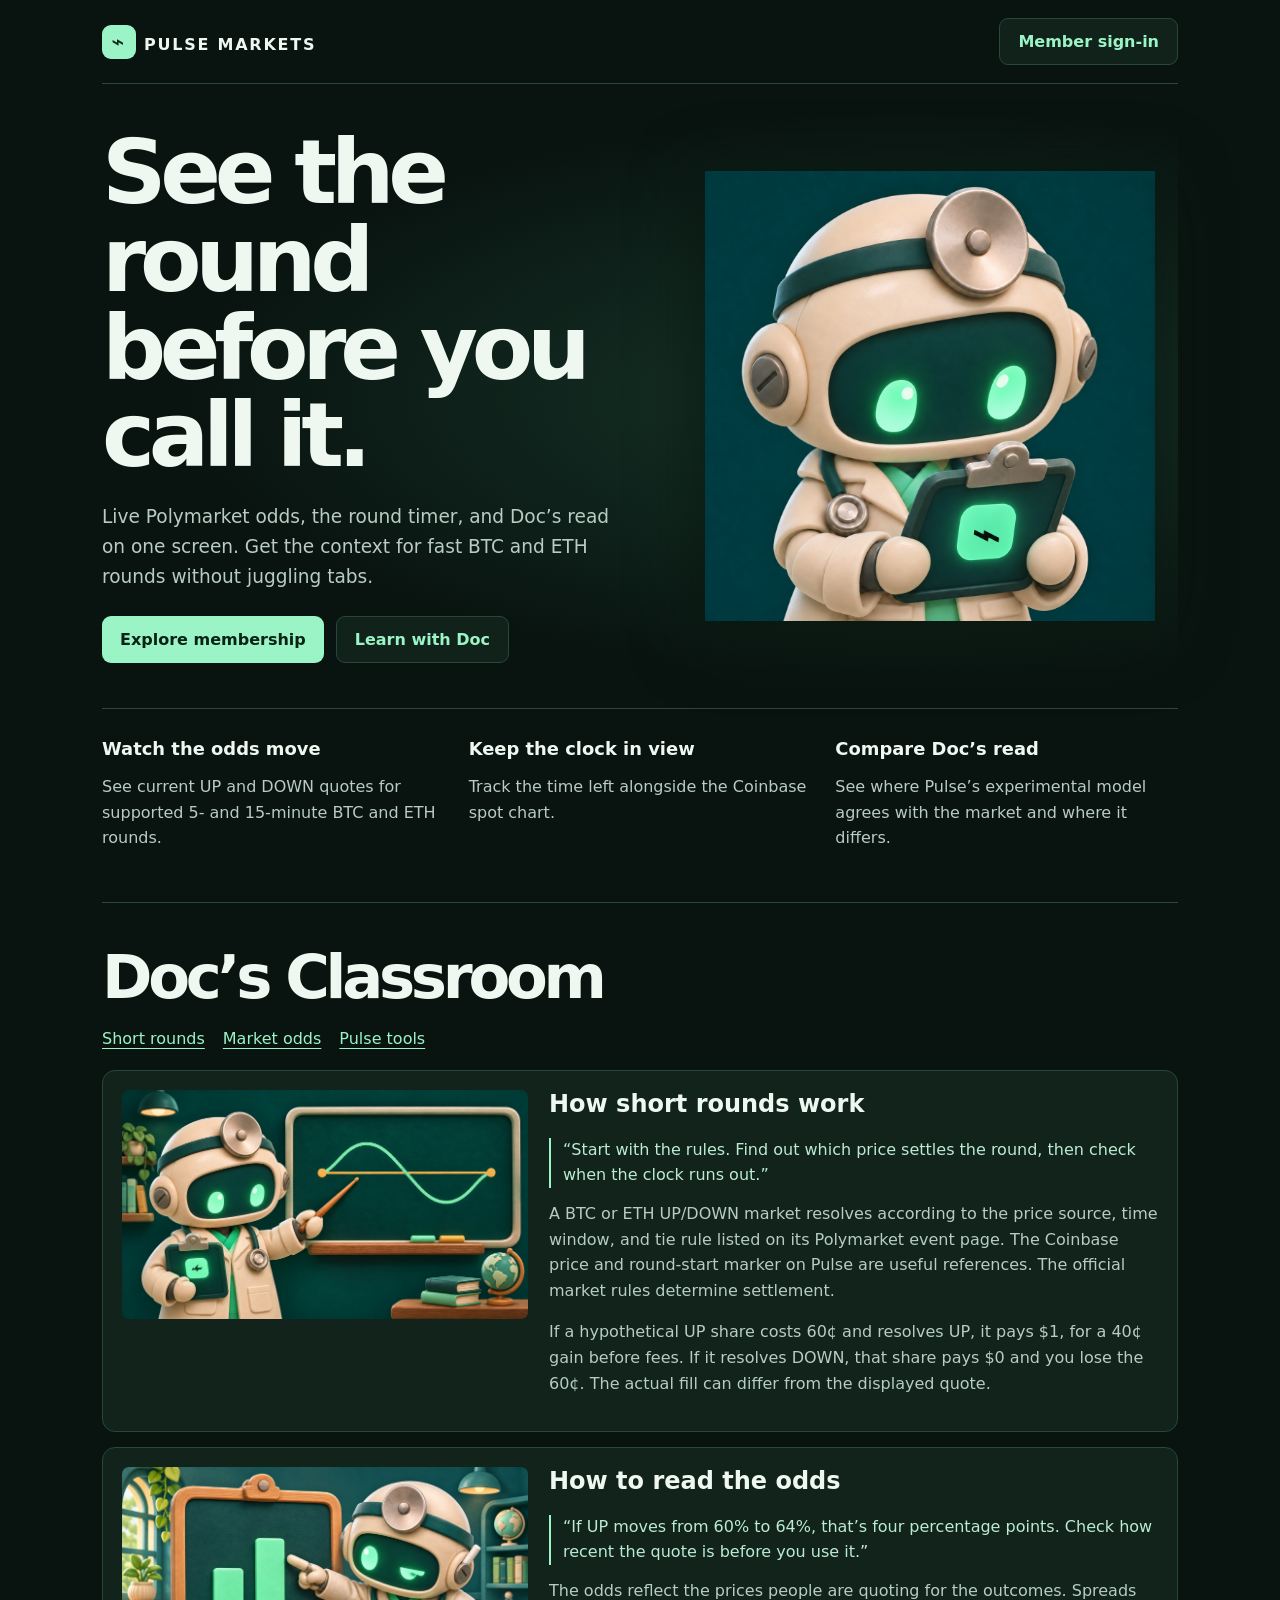
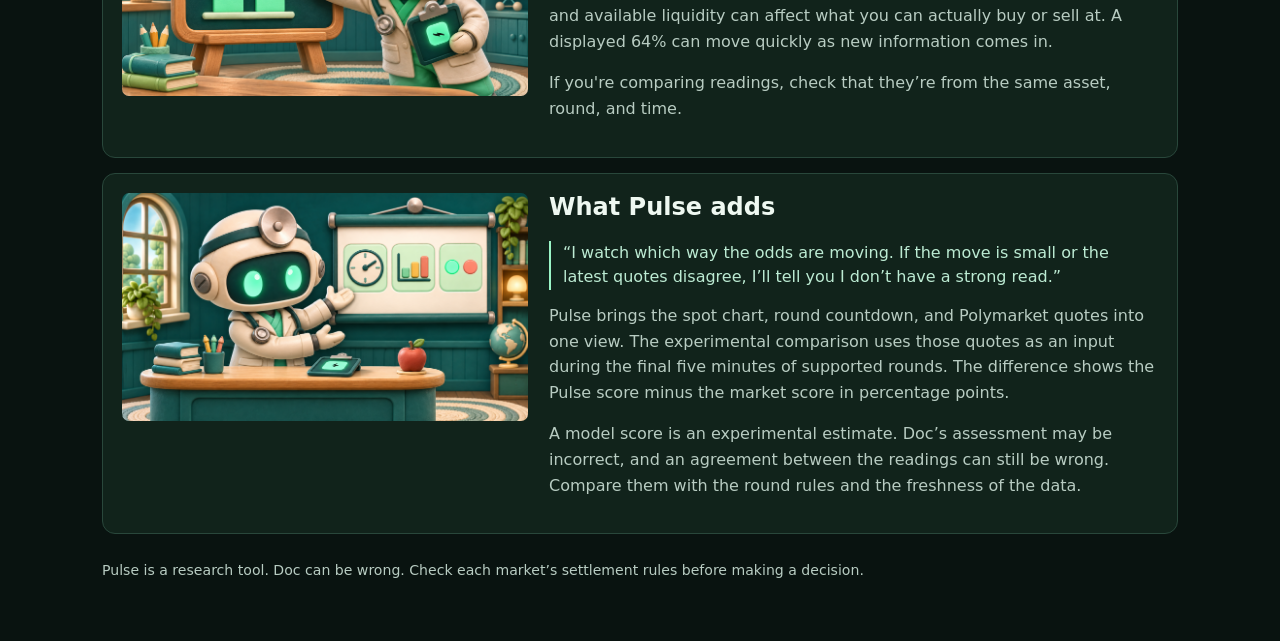
==== index.html @ 5fb4468b "Redesign the Pulse homepage and clarify Doc’s lessons" ====
<!doctype html>
<html lang="en">
<head>
<meta charset="utf-8">
<meta name="viewport" content="width=device-width, initial-scale=1">
<title>Pulse Markets | Short-round research</title>
<style>
:root {color-scheme:dark;font-family:Inter,system-ui,sans-serif;background:#091310;color:#eef8f1;--mint:#9af4c6;--muted:#b8ccc2;--line:#29473b}
* {box-sizing:border-box}
body {margin:0}
main {max-width:1200px;margin:auto;padding:0 clamp(18px,5vw,62px) 45px}
header {display:flex;justify-content:space-between;align-items:center;gap:16px;padding:18px 0;border-bottom:1px solid var(--line)}
.brand {font-weight:850;letter-spacing:.11em}
.brand b {display:inline-grid;place-items:center;width:34px;height:34px;margin-right:8px;border-radius:9px;background:var(--mint);color:#10291c;font-size:1.35rem}
a {color:var(--mint);text-underline-offset:4px}
a:focus-visible {outline:2px solid white;outline-offset:5px}
.cta {display:inline-flex;align-items:center;padding:13px 18px;border-radius:9px;background:var(--mint);color:#0b2317;font-weight:800;text-decoration:none}
.cta:hover {background:#b9ffdc}
.cta.secondary {color:var(--mint);background:#10221a;border:1px solid var(--line)}
.hero {display:grid;grid-template-columns:1.05fr .95fr;align-items:center;gap:32px;min-height:560px;padding:45px 0;background:radial-gradient(ellipse at 75% 50%,#163629,transparent 65%)}
h1,h2,p {margin-top:0}
h1 {font-size:clamp(3rem,7vw,6rem);line-height:.98;letter-spacing:-.07em;margin-bottom:22px}
.hero h1 {max-width:12ch}
p {color:var(--muted);line-height:1.6}
.hero p {font-size:1.16rem;max-width:44ch}
.actions {display:flex;gap:12px;flex-wrap:wrap;margin-top:25px}
.hero img {display:block;width:100%;height:auto;max-height:450px;object-fit:contain;filter:drop-shadow(0 12px 35px #0a1810)}
.features {display:grid;grid-template-columns:repeat(3,1fr);gap:24px;padding:29px 0 35px;border-block:1px solid var(--line)}
.features h2 {font-size:1.12rem}
.classroom {padding-top:45px}
.classroom .page-title {font-size:clamp(2.3rem,5vw,3.8rem)}
.classroom-nav {display:flex;flex-wrap:wrap;gap:18px;margin-bottom:22px}
.classroom-lesson {display:grid;grid-template-columns:2fr 3fr;gap:21px;padding:19px;margin-bottom:15px;border-radius:13px;background:#11231b;border:1px solid var(--line);scroll-margin-top:18px}
.classroom-lesson img {width:100%;height:auto;border-radius:7px}
blockquote {margin:0 0 13px;border-left:2px solid var(--mint);padding-left:12px;line-height:1.55;color:#bcebd3}
footer {font-size:.88rem;margin-top:25px}
@media(max-width:710px) {.hero,.features,.classroom-lesson{grid-template-columns:1fr}.hero{min-height:0}.hero img{max-height:300px}.brand{font-size:.8rem}}
</style>
</head>
<body><main>
<header><span class="brand"><b aria-hidden="true">⌁</b>PULSE MARKETS</span><a class="cta secondary" href="https://pulse-membership-sandbox.onrender.com/membership/login">Member sign-in</a></header>
<section class="hero" aria-labelledby="hero-title"><div><h1 id="hero-title">See the round before you call it.</h1><p>Live Polymarket odds, the round timer, and Doc’s read on one screen. Get the context for fast BTC and ETH rounds without juggling tabs.</p><div class="actions"><a class="cta" href="https://pulse-membership-sandbox.onrender.com/pricing">Explore membership</a><a class="cta secondary" href="#classroom">Learn with Doc</a></div></div><img src="doc-robot-glow.png" alt="Doc reviewing market data on his Pulse clipboard"></section>
<section class="features" aria-label="What’s inside Pulse"><article><h2>Watch the odds move</h2><p>See current UP and DOWN quotes for supported 5- and 15-minute BTC and ETH rounds.</p></article><article><h2>Keep the clock in view</h2><p>Track the time left alongside the Coinbase spot chart.</p></article><article><h2>Compare Doc’s read</h2><p>See where Pulse’s experimental model agrees with the market and where it differs.</p></article></section>
<section class="classroom" id="classroom">

<h1 class="page-title">Doc’s Classroom</h1>
<nav class="classroom-nav" aria-label="Classroom lessons">
<a href="#rounds">Short rounds</a><a href="#odds">Market odds</a><a href="#pulse-tools">Pulse tools</a>
</nav><article class="vip-card classroom-lesson" id="rounds">
      <img src="doc-classroom.png" width="1672" height="941" loading="lazy" alt="Doc points to a price chart on his classroom screen">
      <div><h2>How short rounds work</h2><blockquote>“Start with the rules. Find out which price settles the round, then check when the clock runs out.”</blockquote><p>A BTC or ETH UP/DOWN market resolves according to the price source, time window, and tie rule listed on its Polymarket event page. The Coinbase price and round-start marker on Pulse are useful references. The official market rules determine settlement.</p><p>If a hypothetical UP share costs 60¢ and resolves UP, it pays $1, for a 40¢ gain before fees. If it resolves DOWN, that share pays $0 and you lose the 60¢. The actual fill can differ from the displayed quote.</p></div>
    </article><article class="vip-card classroom-lesson" id="odds">
      <img src="doc-odds.png" width="1672" height="941" loading="lazy" alt="Doc squints and points at the taller odds bar">
      <div><h2>How to read the odds</h2><blockquote>“If UP moves from 60% to 64%, that’s four percentage points. Check how recent the quote is before you use it.”</blockquote><p>The odds reflect the prices people are quoting for the outcomes. Spreads and available liquidity can affect what you can actually buy or sell at. A displayed 64% can move quickly as new information comes in.</p><p>If you're comparing readings, check that they’re from the same asset, round, and time.</p></div>
    </article><article class="vip-card classroom-lesson" id="pulse-tools">
      <img src="doc-tools.png" width="1672" height="941" loading="lazy" alt="Doc presents a clock and chart from his demonstration desk">
      <div><h2>What Pulse adds</h2><blockquote>“I watch which way the odds are moving. If the move is small or the latest quotes disagree, I’ll tell you I don’t have a strong read.”</blockquote><p>Pulse brings the spot chart, round countdown, and Polymarket quotes into one view. The experimental comparison uses those quotes as an input during the final five minutes of supported rounds. The difference shows the Pulse score minus the market score in percentage points.</p><p>A model score is an experimental estimate. Doc’s assessment may be incorrect, and an agreement between the readings can still be wrong. Compare them with the round rules and the freshness of the data.</p></div>
    </article></section><footer><p>Pulse is a research tool. Doc can be wrong. Check each market’s settlement rules before making a decision.</p></footer></main></body></html>
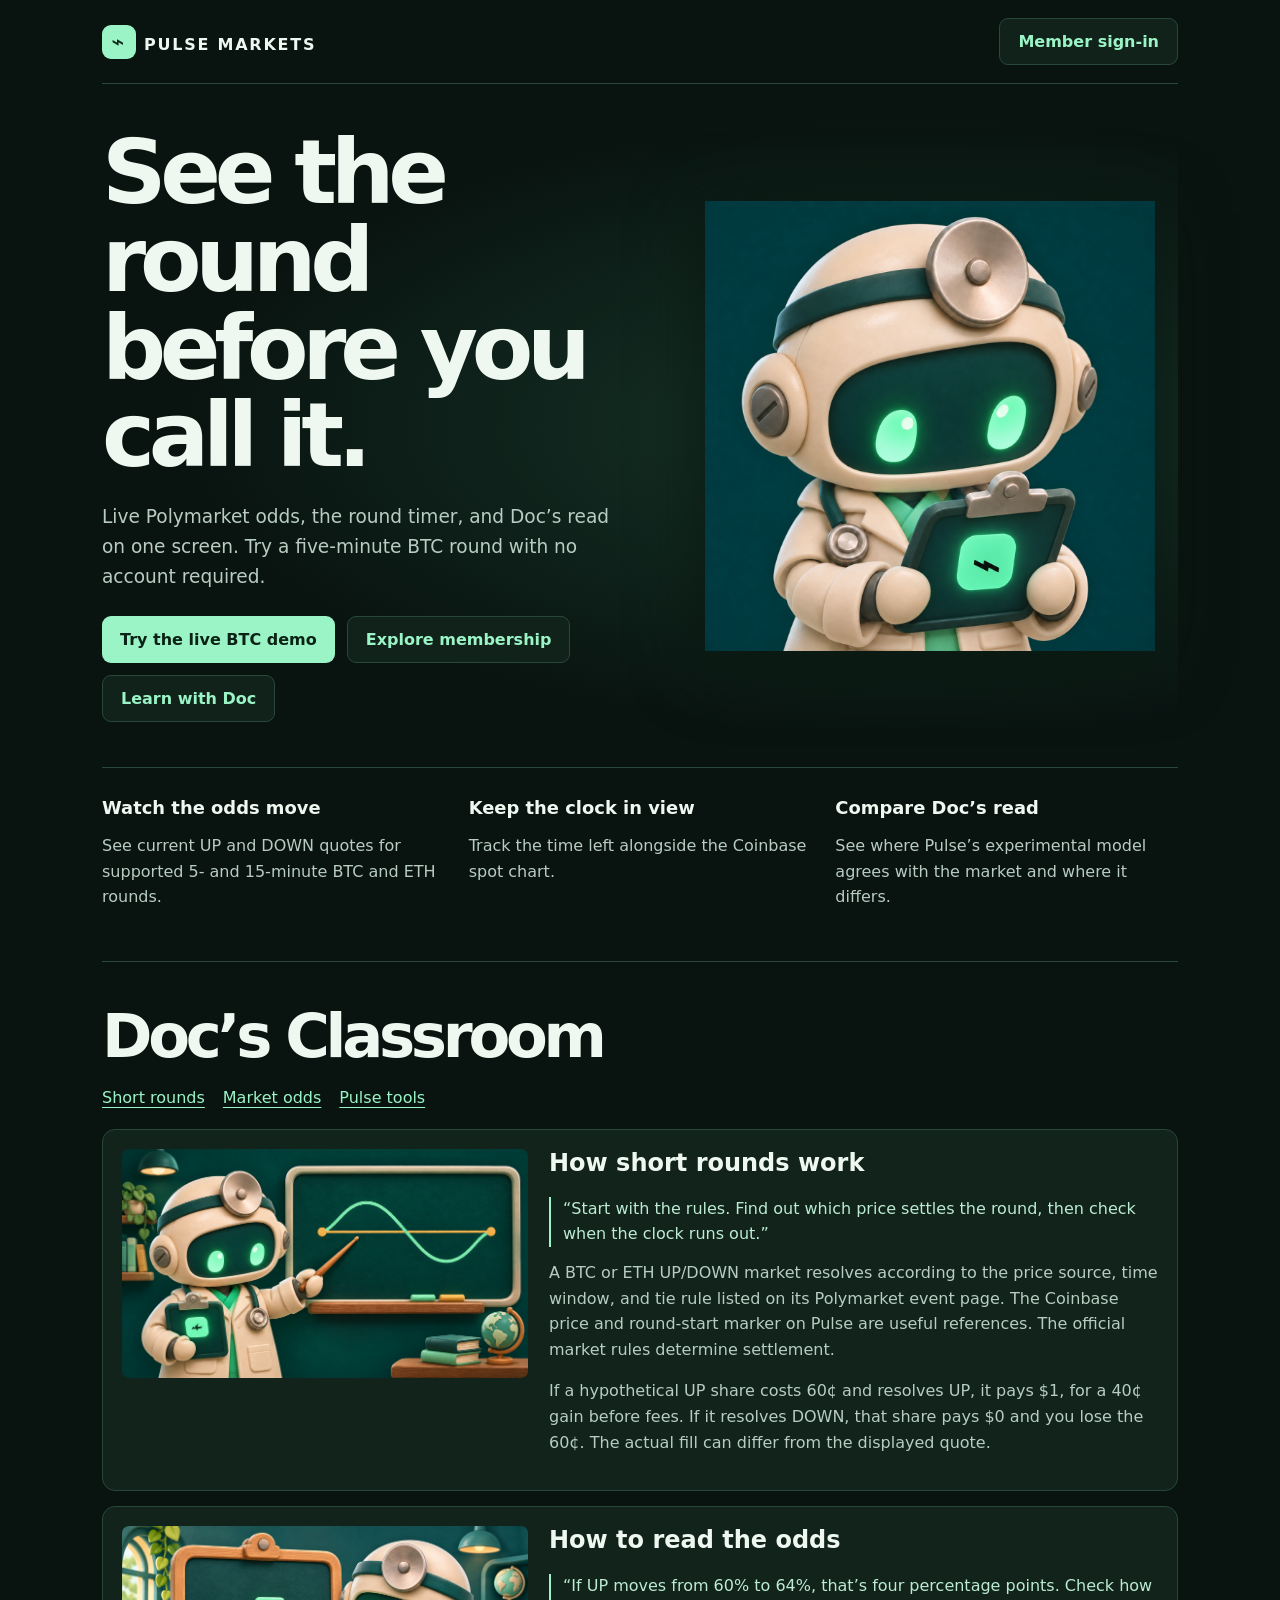
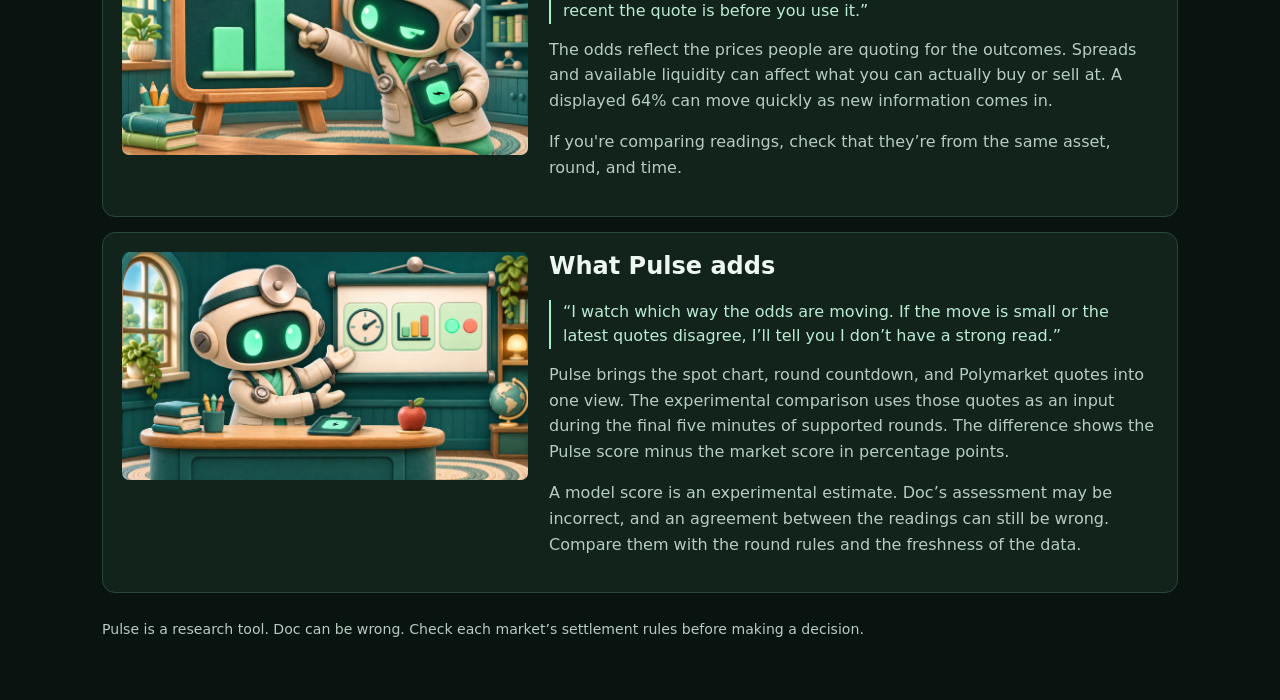
==== commit 1eacddc5: "Make the live BTC demo the homepage primary action" ====
--- a/index.html
+++ b/index.html
@@ -39,7 +39,7 @@
 </head>
 <body><main>
 <header><span class="brand"><b aria-hidden="true">⌁</b>PULSE MARKETS</span><a class="cta secondary" href="https://pulse-membership-sandbox.onrender.com/membership/login">Member sign-in</a></header>
-<section class="hero" aria-labelledby="hero-title"><div><h1 id="hero-title">See the round before you call it.</h1><p>Live Polymarket odds, the round timer, and Doc’s read on one screen. Get the context for fast BTC and ETH rounds without juggling tabs.</p><div class="actions"><a class="cta" href="https://pulse-membership-sandbox.onrender.com/pricing">Explore membership</a><a class="cta secondary" href="#classroom">Learn with Doc</a></div></div><img src="doc-robot-glow.png" alt="Doc reviewing market data on his Pulse clipboard"></section>
+<section class="hero" aria-labelledby="hero-title"><div><h1 id="hero-title">See the round before you call it.</h1><p>Live Polymarket odds, the round timer, and Doc’s read on one screen. Try a five-minute BTC round with no account required.</p><div class="actions"><a class="cta" href="https://pulse-membership-sandbox.onrender.com/demo">Try the live BTC demo</a><a class="cta secondary" href="https://pulse-membership-sandbox.onrender.com/pricing">Explore membership</a><a class="cta secondary" href="#classroom">Learn with Doc</a></div></div><img src="doc-robot-glow.png" alt="Doc reviewing market data on his Pulse clipboard"></section>
 <section class="features" aria-label="What’s inside Pulse"><article><h2>Watch the odds move</h2><p>See current UP and DOWN quotes for supported 5- and 15-minute BTC and ETH rounds.</p></article><article><h2>Keep the clock in view</h2><p>Track the time left alongside the Coinbase spot chart.</p></article><article><h2>Compare Doc’s read</h2><p>See where Pulse’s experimental model agrees with the market and where it differs.</p></article></section>
 <section class="classroom" id="classroom">
 
@@ -55,4 +55,4 @@
     </article><article class="vip-card classroom-lesson" id="pulse-tools">
       <img src="doc-tools.png" width="1672" height="941" loading="lazy" alt="Doc presents a clock and chart from his demonstration desk">
       <div><h2>What Pulse adds</h2><blockquote>“I watch which way the odds are moving. If the move is small or the latest quotes disagree, I’ll tell you I don’t have a strong read.”</blockquote><p>Pulse brings the spot chart, round countdown, and Polymarket quotes into one view. The experimental comparison uses those quotes as an input during the final five minutes of supported rounds. The difference shows the Pulse score minus the market score in percentage points.</p><p>A model score is an experimental estimate. Doc’s assessment may be incorrect, and an agreement between the readings can still be wrong. Compare them with the round rules and the freshness of the data.</p></div>
-    </article></section><footer><p>Pulse is a research tool. Doc can be wrong. Check each market’s settlement rules before making a decision.</p></footer></main></body></html>+    </article></section><footer><p>Pulse is a research tool. Doc can be wrong. Check each market’s settlement rules before making a decision.</p></footer></main></body></html>
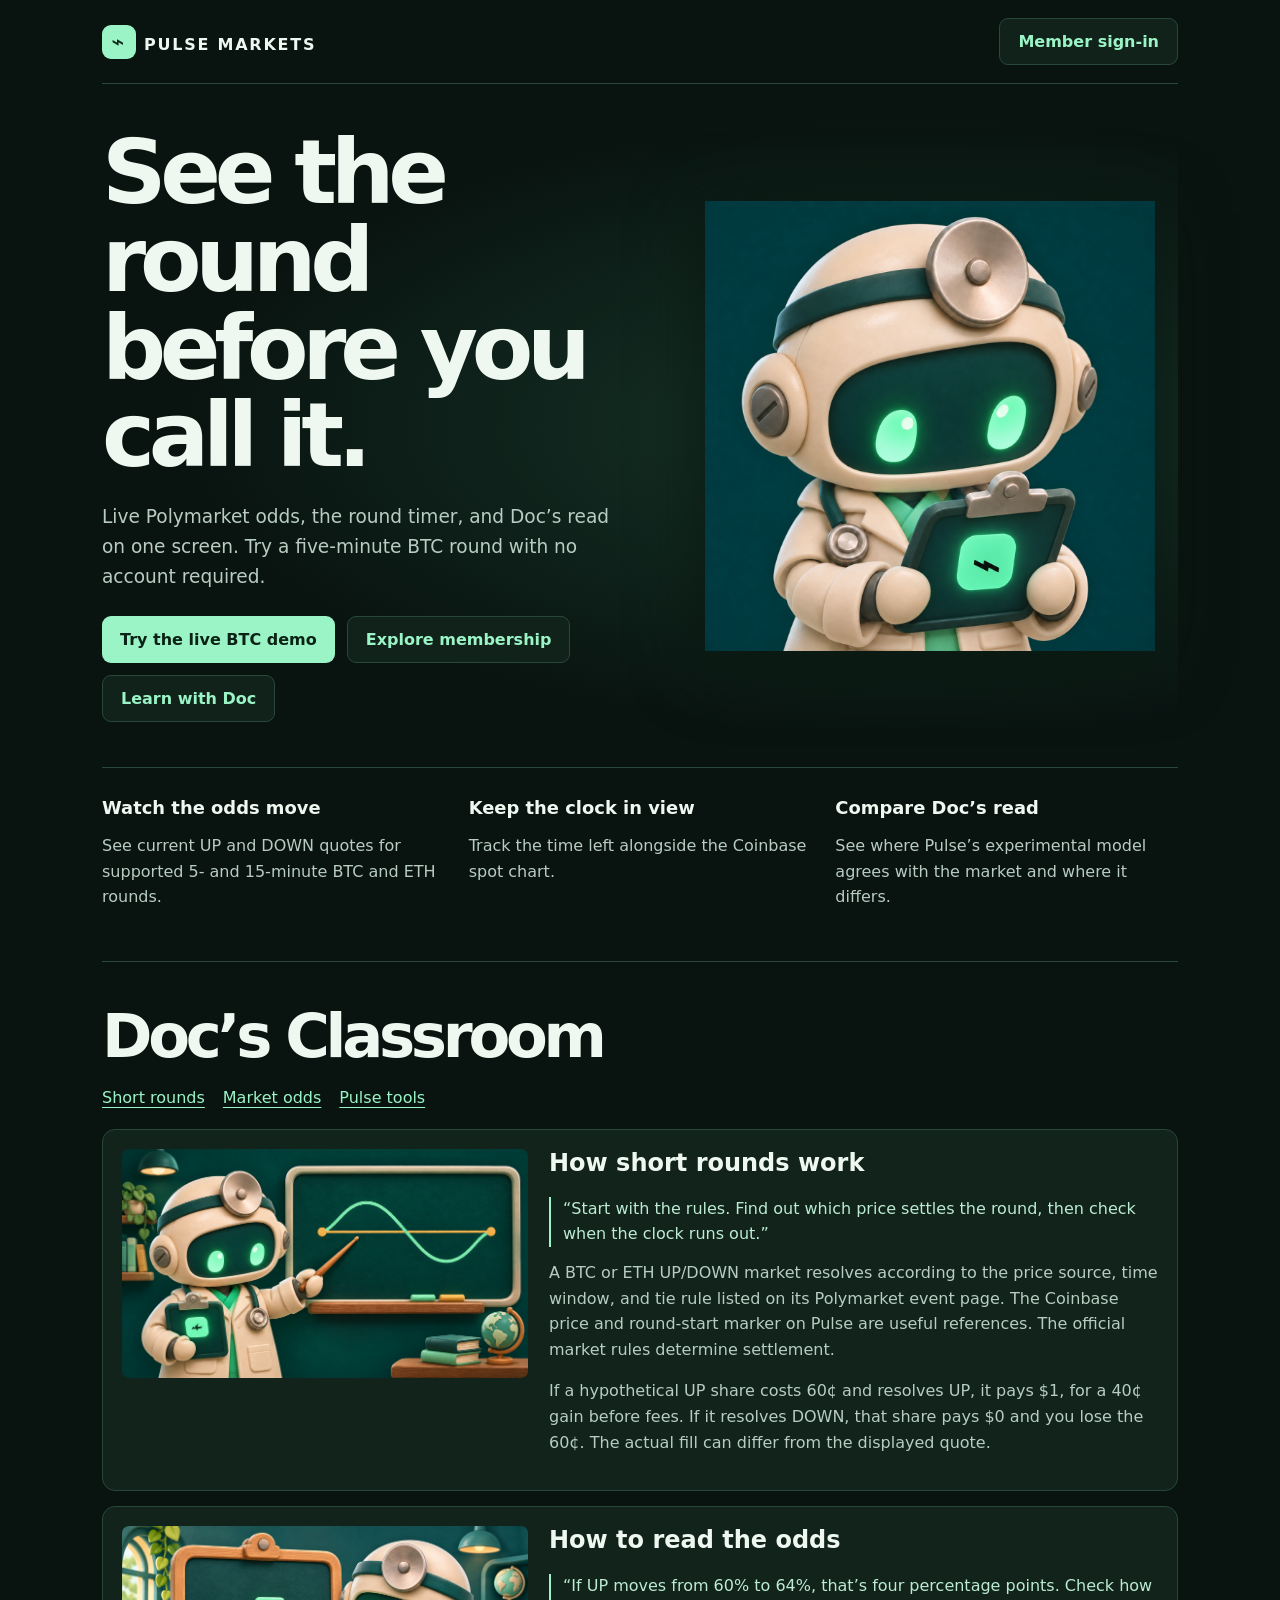
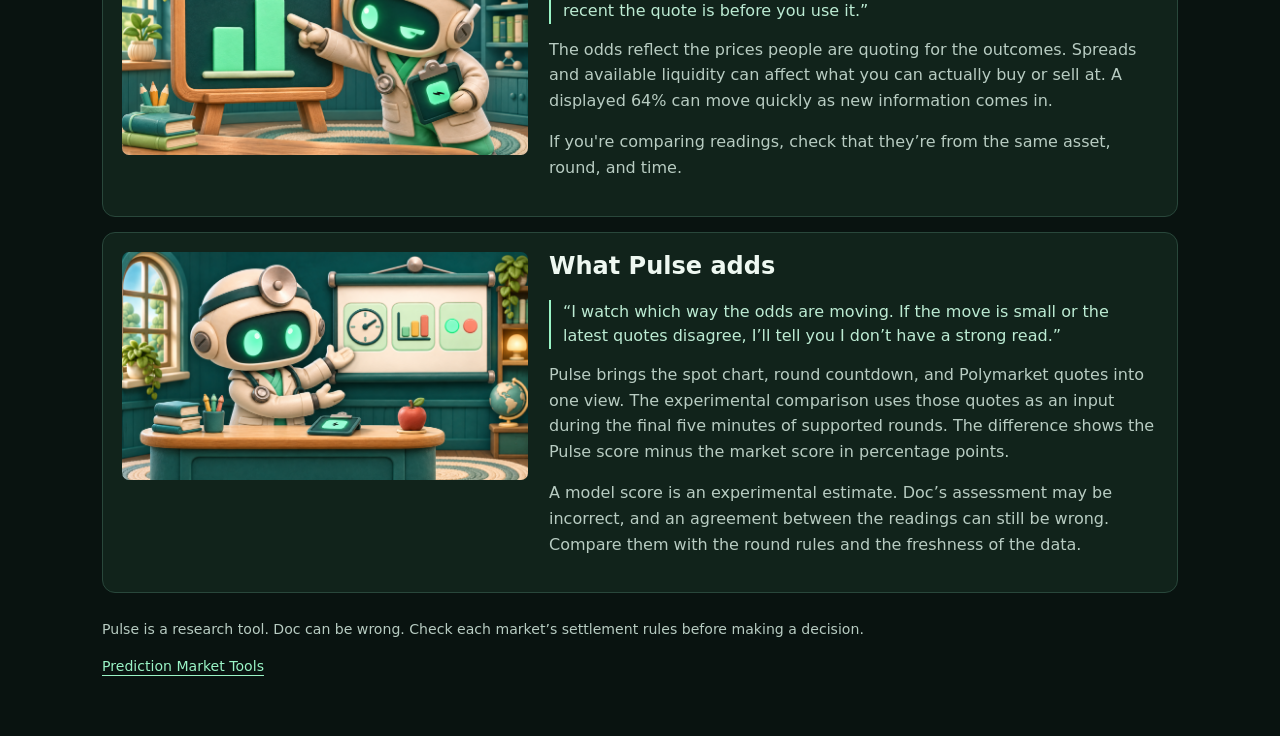
==== commit 4eaa7457: "Add Prediction Market Tools link to the Pulse footer" ====
--- a/index.html
+++ b/index.html
@@ -55,4 +55,4 @@
     </article><article class="vip-card classroom-lesson" id="pulse-tools">
       <img src="doc-tools.png" width="1672" height="941" loading="lazy" alt="Doc presents a clock and chart from his demonstration desk">
       <div><h2>What Pulse adds</h2><blockquote>“I watch which way the odds are moving. If the move is small or the latest quotes disagree, I’ll tell you I don’t have a strong read.”</blockquote><p>Pulse brings the spot chart, round countdown, and Polymarket quotes into one view. The experimental comparison uses those quotes as an input during the final five minutes of supported rounds. The difference shows the Pulse score minus the market score in percentage points.</p><p>A model score is an experimental estimate. Doc’s assessment may be incorrect, and an agreement between the readings can still be wrong. Compare them with the round rules and the freshness of the data.</p></div>
-    </article></section><footer><p>Pulse is a research tool. Doc can be wrong. Check each market’s settlement rules before making a decision.</p></footer></main></body></html>
+    </article></section><footer><p>Pulse is a research tool. Doc can be wrong. Check each market’s settlement rules before making a decision.</p><p><a href="https://www.predictionmarket.tools/" rel="nofollow">Prediction Market Tools</a></p></footer></main></body></html>
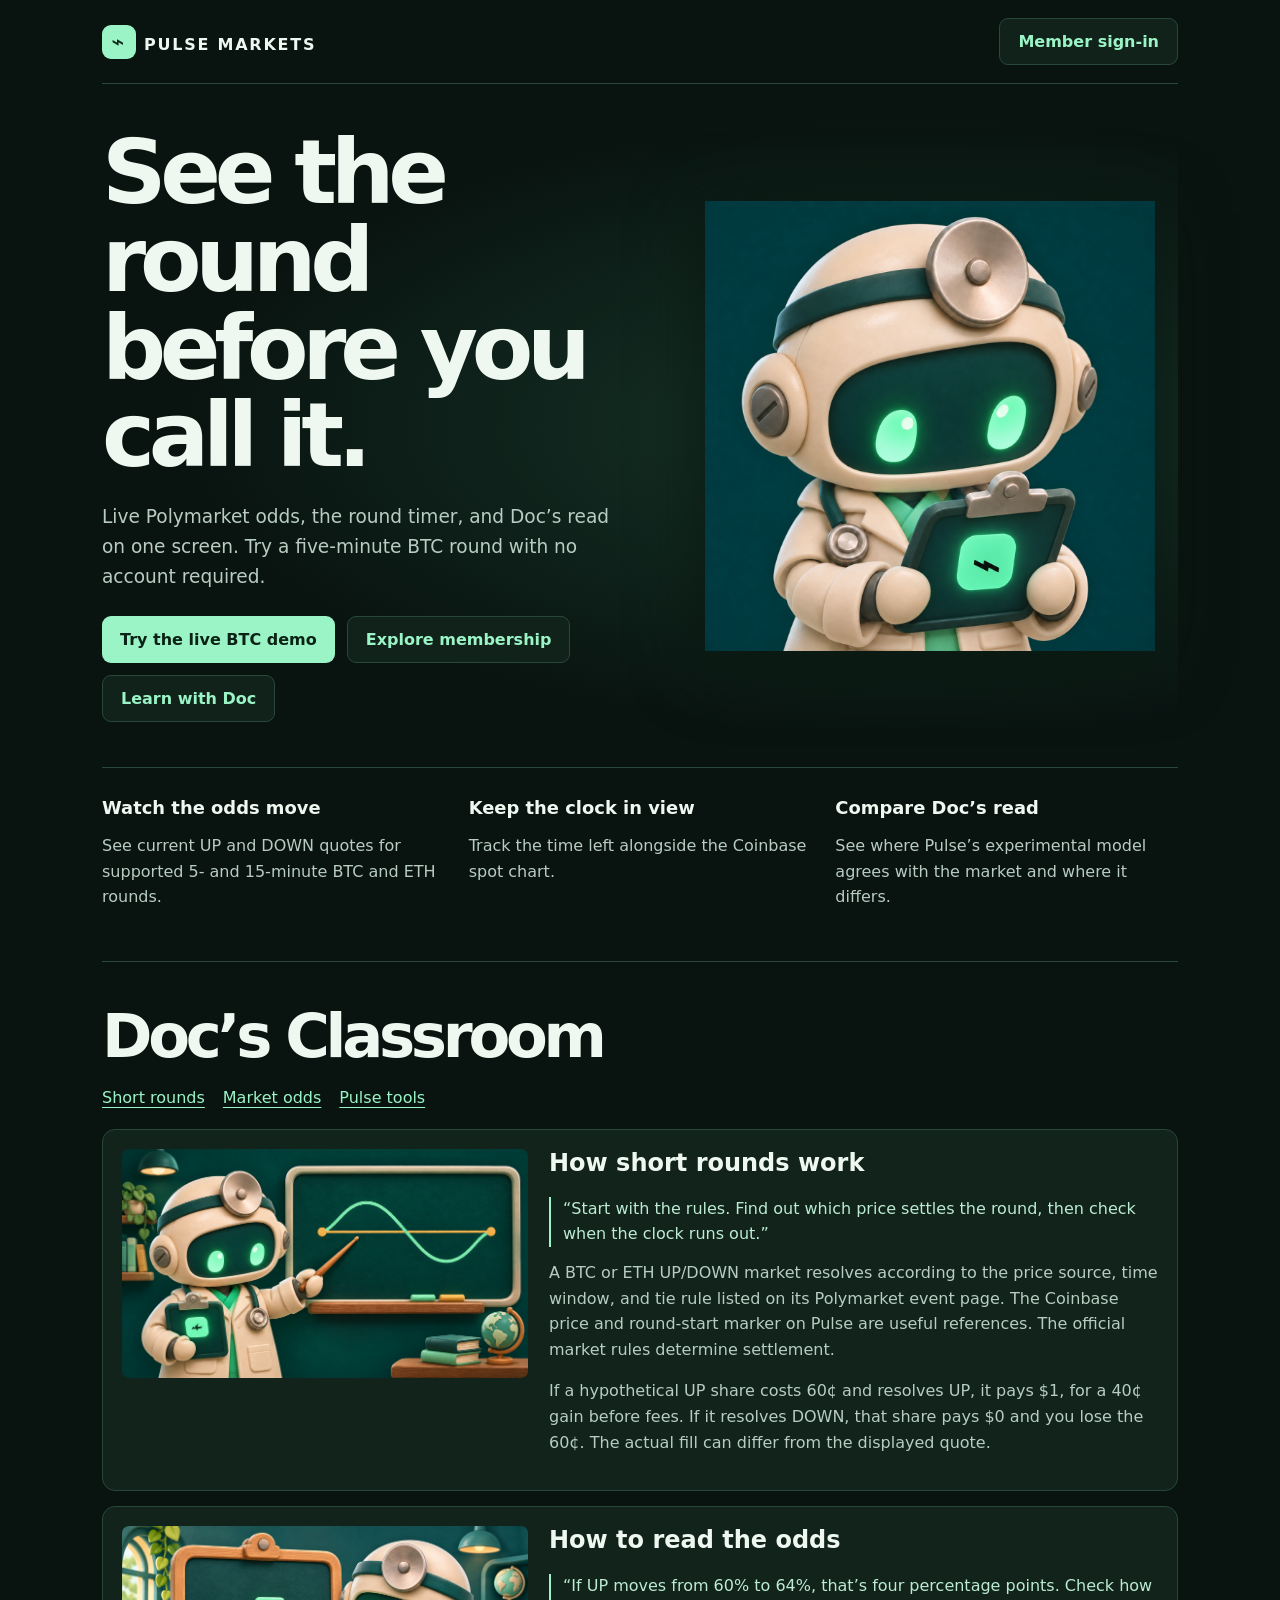
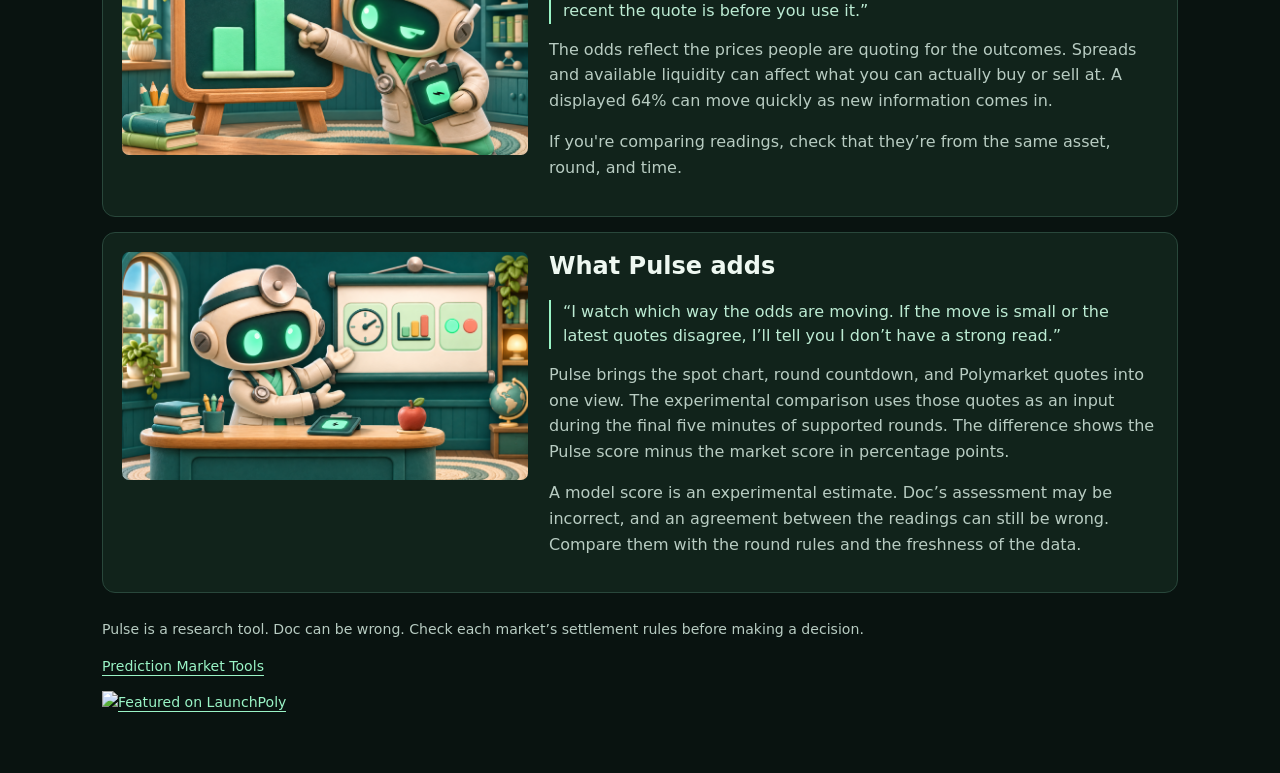
==== commit 7ca039e1: "Add LaunchPoly badge to the Pulse footer" ====
--- a/index.html
+++ b/index.html
@@ -55,4 +55,4 @@
     </article><article class="vip-card classroom-lesson" id="pulse-tools">
       <img src="doc-tools.png" width="1672" height="941" loading="lazy" alt="Doc presents a clock and chart from his demonstration desk">
       <div><h2>What Pulse adds</h2><blockquote>“I watch which way the odds are moving. If the move is small or the latest quotes disagree, I’ll tell you I don’t have a strong read.”</blockquote><p>Pulse brings the spot chart, round countdown, and Polymarket quotes into one view. The experimental comparison uses those quotes as an input during the final five minutes of supported rounds. The difference shows the Pulse score minus the market score in percentage points.</p><p>A model score is an experimental estimate. Doc’s assessment may be incorrect, and an agreement between the readings can still be wrong. Compare them with the round rules and the freshness of the data.</p></div>
-    </article></section><footer><p>Pulse is a research tool. Doc can be wrong. Check each market’s settlement rules before making a decision.</p><p><a href="https://www.predictionmarket.tools/" rel="nofollow">Prediction Market Tools</a></p></footer></main></body></html>
+    </article></section><footer><p>Pulse is a research tool. Doc can be wrong. Check each market’s settlement rules before making a decision.</p><p><a href="https://www.predictionmarket.tools/" rel="nofollow">Prediction Market Tools</a></p><p><a href="https://launchpoly.com/?ref=pC3DZ5LeGthmgHVVDuOxfPcGSFJyojxB" target="_blank" rel="noopener" data-launchpoly="pC3DZ5LeGthmgHVVDuOxfPcGSFJyojxB"><img src="https://launchpoly.com/api/badges/claim/pC3DZ5LeGthmgHVVDuOxfPcGSFJyojxB.svg?theme=dark&amp;size=small" alt="Featured on LaunchPoly" width="120" height="36"></a></p></footer></main></body></html>
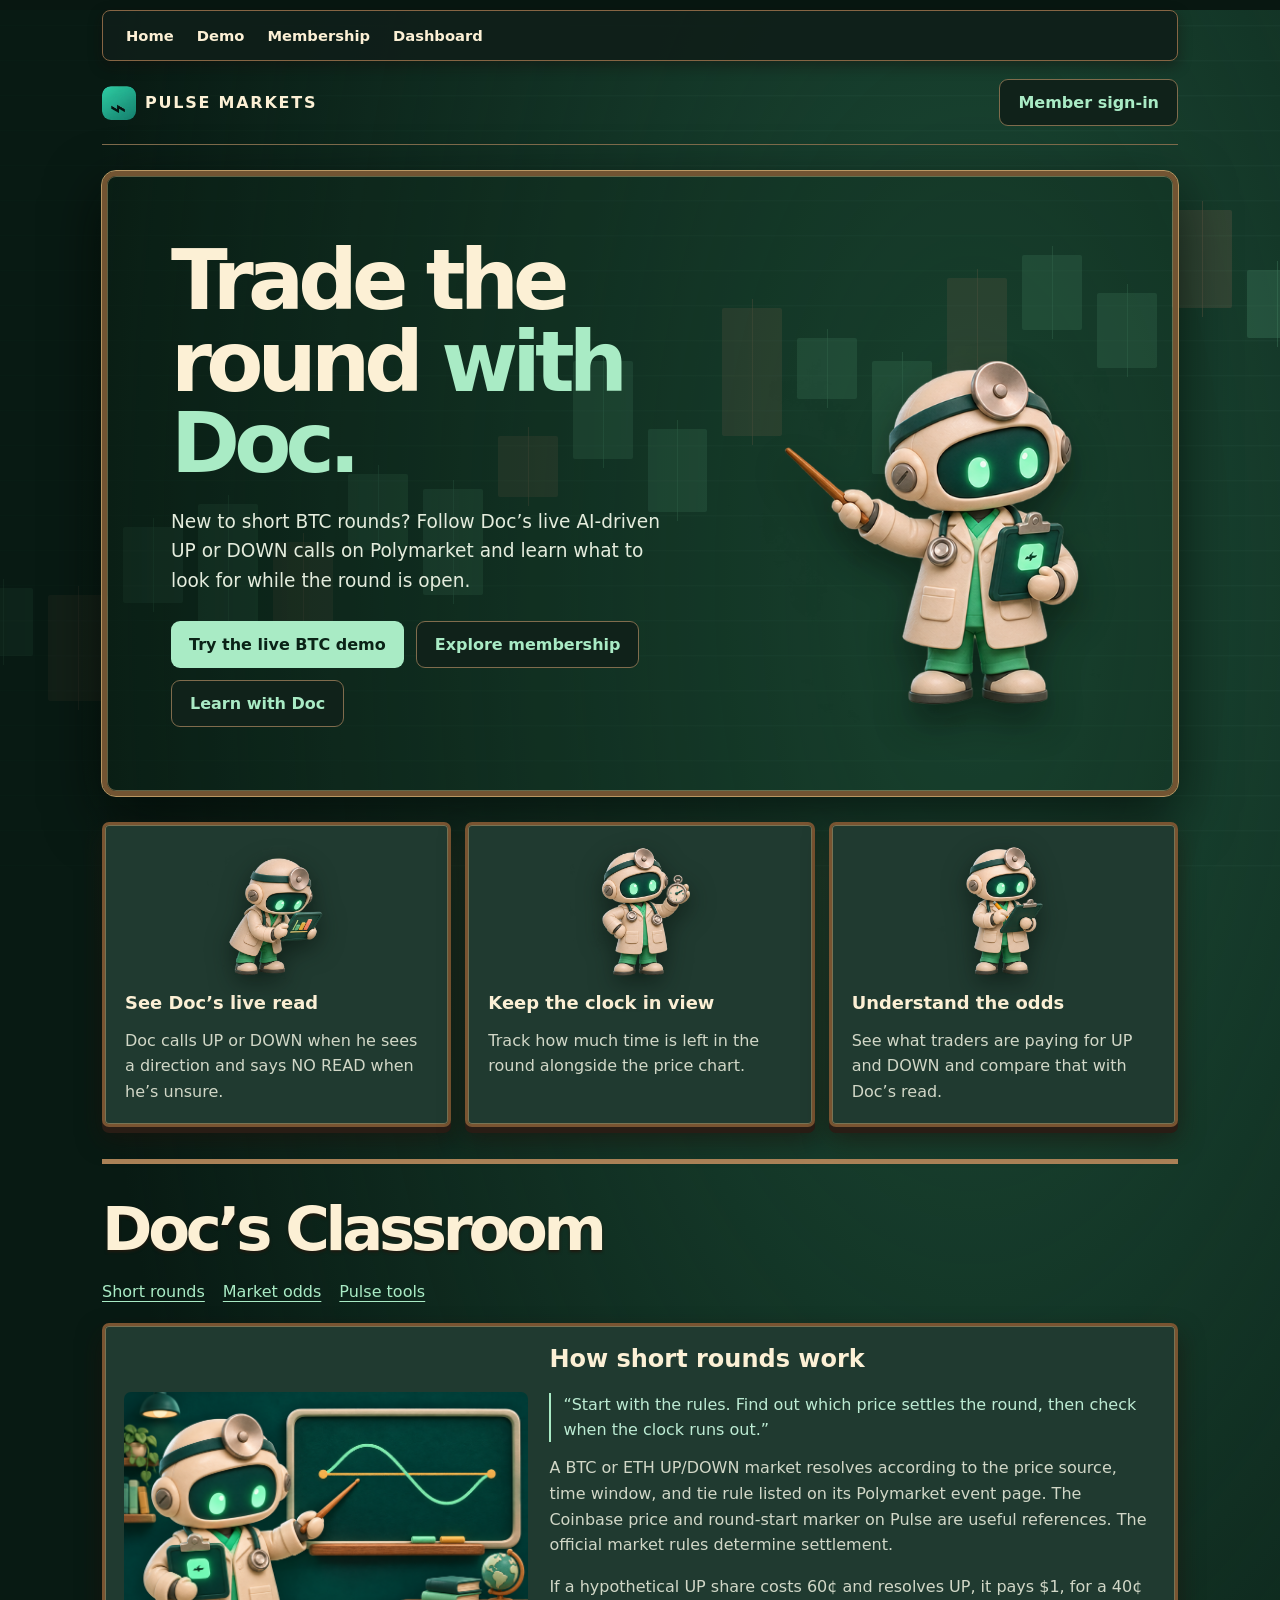
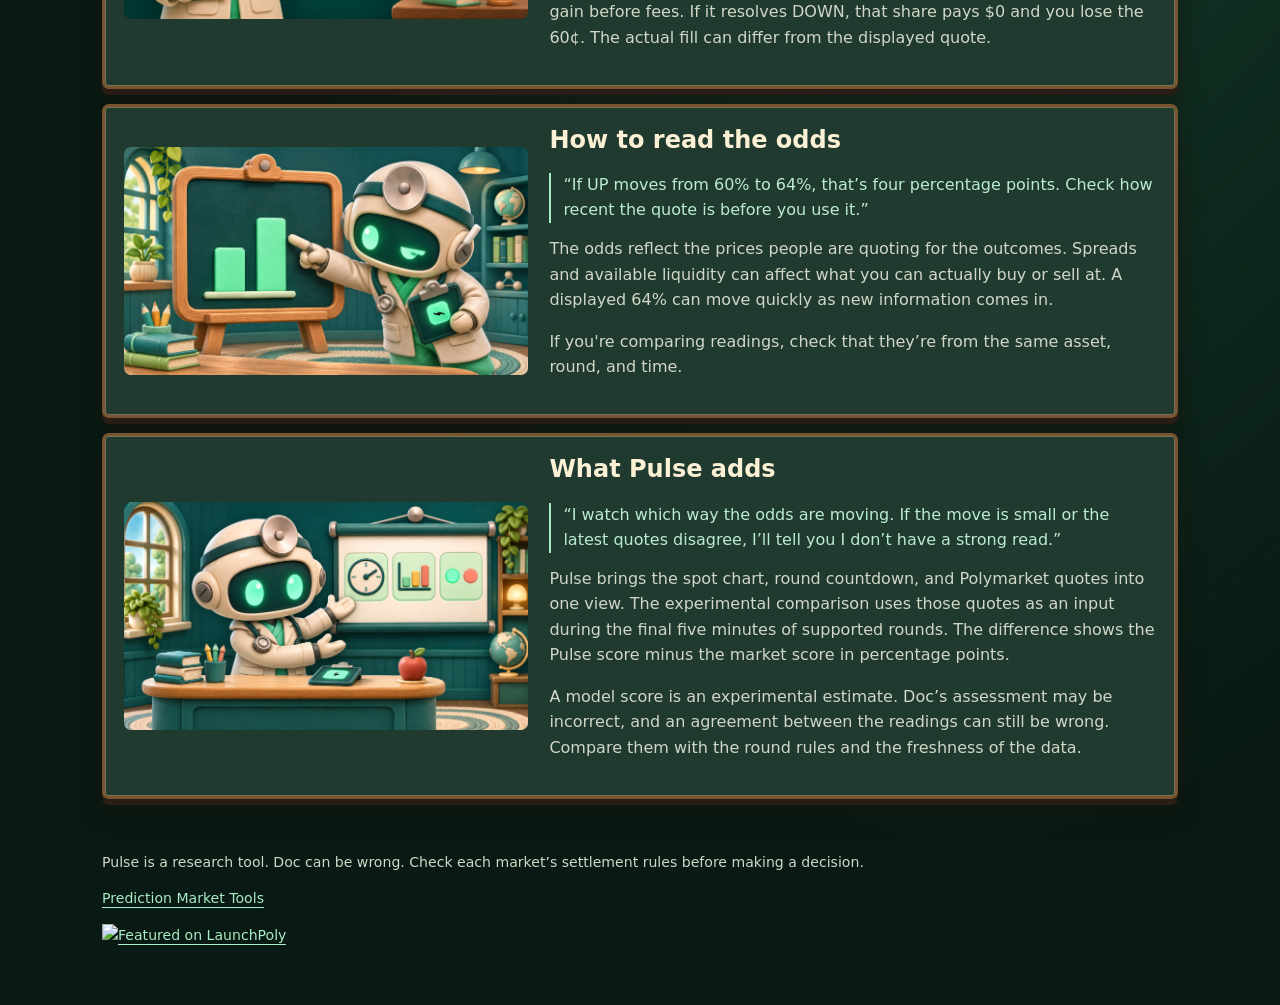
==== commit e5fba4c3: "Publish Doc theme and shared visual assets" ====
--- a/index.html
+++ b/index.html
@@ -36,11 +36,13 @@
 footer {font-size:.88rem;margin-top:25px}
 @media(max-width:710px) {.hero,.features,.classroom-lesson{grid-template-columns:1fr}.hero{min-height:0}.hero img{max-height:300px}.brand{font-size:.8rem}}
 </style>
-</head>
-<body><main>
-<header><span class="brand"><b aria-hidden="true">⌁</b>PULSE MARKETS</span><a class="cta secondary" href="https://pulse-membership-sandbox.onrender.com/membership/login">Member sign-in</a></header>
-<section class="hero" aria-labelledby="hero-title"><div><h1 id="hero-title">See the round before you call it.</h1><p>Live Polymarket odds, the round timer, and Doc’s read on one screen. Try a five-minute BTC round with no account required.</p><div class="actions"><a class="cta" href="https://pulse-membership-sandbox.onrender.com/demo">Try the live BTC demo</a><a class="cta secondary" href="https://pulse-membership-sandbox.onrender.com/pricing">Explore membership</a><a class="cta secondary" href="#classroom">Learn with Doc</a></div></div><img src="doc-robot-glow.png" alt="Doc reviewing market data on his Pulse clipboard"></section>
-<section class="features" aria-label="What’s inside Pulse"><article><h2>Watch the odds move</h2><p>See current UP and DOWN quotes for supported 5- and 15-minute BTC and ETH rounds.</p></article><article><h2>Keep the clock in view</h2><p>Track the time left alongside the Coinbase spot chart.</p></article><article><h2>Compare Doc’s read</h2><p>See where Pulse’s experimental model agrees with the market and where it differs.</p></article></section>
+<link rel="stylesheet" href="theme.css"><link rel="stylesheet" href="rooms.css"><link rel="stylesheet" href="instruments.css"></head>
+<body class="market-page"><div class="market-background" aria-hidden="true"><div class="candle-track"><i style="--candlestick-base:16%;--candlestick-height:7%"></i><i style="--candlestick-base:24%;--candlestick-height:9%"></i><i style="--candlestick-base:18%;--candlestick-height:14%"></i><i style="--candlestick-base:31%;--candlestick-height:10%"></i><i style="--candlestick-base:25%;--candlestick-height:19%"></i><i style="--candlestick-base:27%;--candlestick-height:12%"></i><i style="--candlestick-base:38%;--candlestick-height:10%"></i><i style="--candlestick-base:32%;--candlestick-height:14%"></i><i style="--candlestick-base:45%;--candlestick-height:8%"></i><i style="--candlestick-base:50%;--candlestick-height:13%"></i><i style="--candlestick-base:43%;--candlestick-height:11%"></i><i style="--candlestick-base:53%;--candlestick-height:17%"></i><i style="--candlestick-base:58%;--candlestick-height:8%"></i><i style="--candlestick-base:48%;--candlestick-height:15%"></i><i style="--candlestick-base:60%;--candlestick-height:14%"></i><i style="--candlestick-base:67%;--candlestick-height:10%"></i><i style="--candlestick-base:62%;--candlestick-height:10%"></i><i style="--candlestick-base:70%;--candlestick-height:13%"></i><i style="--candlestick-base:66%;--candlestick-height:9%"></i><i style="--candlestick-base:73%;--candlestick-height:8%"></i></div></div><main><nav class="theme-nav" aria-label="Pulse"><a href="https://pulsemarket.win/">Home</a><a href="https://pulse-membership-sandbox.onrender.com/demo">Demo</a><a href="https://pulse-membership-sandbox.onrender.com/pricing">Membership</a><a href="https://pulse-membership-sandbox.onrender.com/members/">Dashboard</a></nav>
+<header><span class="brand"><img src="pulse-brand-icon.png" alt="" width="34" height="34">PULSE MARKETS</span><a class="cta secondary" href="https://pulse-membership-sandbox.onrender.com/membership/login">Member sign-in</a></header>
+<section class="hero scene-stage" aria-labelledby="hero-title">
+<div class="hero-copy"><h1 id="hero-title">Trade the round <span>with Doc.</span></h1><p>New to short BTC rounds? Follow Doc’s live AI-driven UP or DOWN calls on Polymarket and learn what to look for while the round is open.</p><div class="actions"><a class="cta" href="https://pulse-membership-sandbox.onrender.com/demo">Try the live BTC demo</a><a class="cta secondary" href="https://pulse-membership-sandbox.onrender.com/pricing">Explore membership</a><a class="cta secondary" href="#classroom">Learn with Doc</a></div></div>
+<img class="scene-character" src="doc-teach.png" alt="" width="512" height="512"></section>
+<section class="features" aria-label="What’s inside Pulse"><article><img class="station-art" src="doc-chart.png" alt="" width="512" height="512"><h2>See Doc’s live read</h2><p>Doc calls UP or DOWN when he sees a direction and says NO READ when he’s unsure.</p></article><article><img class="station-art" src="doc-clock.png" alt="" width="512" height="512"><h2>Keep the clock in view</h2><p>Track how much time is left in the round alongside the price chart.</p></article><article><img class="station-art" src="doc-notes.png" alt="" width="512" height="512"><h2>Understand the odds</h2><p>See what traders are paying for UP and DOWN and compare that with Doc’s read.</p></article></section>
 <section class="classroom" id="classroom">
 
 <h1 class="page-title">Doc’s Classroom</h1>
--- a/theme.css
+++ b/theme.css
@@ -0,0 +1,58 @@
+:root {
+  color-scheme: dark;
+  font-family: "DM Sans", system-ui, sans-serif;
+  --mint: #a5f5cb;
+  --ink: #eef8ef;
+  --muted: #bed0c6;
+  --line: #315347;
+  --panel: #102820;
+  background: #081711;
+  color: var(--ink);
+}
+
+body { background: radial-gradient(ellipse at 76% 6%, #1d3c2f 0, transparent 680px), #081711; }
+a { color: var(--mint); }
+:is(a,button,summary):focus-visible { outline: 2px solid #fff; outline-offset: 4px; }
+.theme-nav { display: flex; flex-wrap: wrap; align-items: center; gap: 14px 23px; padding: 16px 0; border-bottom: 1px solid var(--line); }
+.theme-nav a { text-decoration: none; font-weight: 700; }
+.theme-nav [aria-current] { color: #fff; text-decoration: underline; text-underline-offset: 5px; }
+.theme-nav small { margin-left: auto; color: var(--muted); }
+.brand { display: inline-flex; align-items: center; gap: 9px; }
+.brand img { width: 34px; height: 34px; border-radius: 9px; }
+.hero-copy { position: relative; z-index: 1; }
+.hero-art { margin: 0; overflow: hidden; border-radius: 22px; border: 1px solid var(--line); }
+.hero .hero-art img { max-height: none; aspect-ratio: 4 / 3; object-fit: cover; object-position: center; filter: none; }
+.hero .hero-art figcaption { padding: 12px 16px; background: var(--panel); color: var(--mint); font-size: .9rem; }
+.hero { min-height: 0; padding-block: clamp(38px, 7vw, 84px); background: none; }
+.hero h1 { max-width: 13ch; font-size: clamp(2.75rem, 6.5vw, 5.7rem); }
+.hero h1 span { color: var(--mint); }
+.features { border: 0; gap: 14px; padding: 0 0 32px; }
+.features article { border: 1px solid var(--line); border-radius: 16px; background: var(--panel); padding: 20px; }
+.features article p { margin-bottom: 0; }
+.classroom { padding-block: 36px 12px; border-top: 1px solid var(--line); }
+.classroom-lesson { align-items: center; background: var(--panel); border-color: var(--line); }
+.doc-guide { position: relative; display: flex; align-items: center; gap: 16px; margin: 18px 0; padding: 16px; border: 1px solid var(--line); border-radius: 16px; background: var(--panel); }
+.doc-guide img { display: block; width: 66px; height: 66px; border-radius: 12px; object-fit: cover; flex: none; }
+.doc-guide strong { color: var(--mint); }
+.doc-guide p { margin: 3px 0 0; color: var(--muted); }
+.preview-page main { width: min(100% - 36px, 1060px); margin: auto; padding-bottom: 48px; }
+.preview-page header { margin-top: 25px; }
+.preview-page h1 { font-size: clamp(2.4rem, 6vw, 4.6rem); margin: 0 0 12px; line-height: 1; letter-spacing: -.055em; }
+.preview-page p { color: var(--muted); line-height: 1.55; }
+.preview-page .hero { display: grid; gap: 22px; align-items: center; grid-template-columns: 1fr 1fr; padding: 30px 0 8px; }
+.preview-page .hero-art img { width: 100%; display: block; aspect-ratio: 2 / 1; }
+.preview-page .cards { display: grid; grid-template-columns: repeat(auto-fit, minmax(min(100%, 235px), 1fr)); gap: 14px; margin: 18px 0; }
+.preview-page .panel { padding: 20px; background: var(--panel); border: 1px solid var(--line); border-radius: 16px; }
+.preview-page .panel h2 { margin-top: 0; font-size: 1.18rem; }
+.preview-page .read { color: var(--mint); font-size: 2rem; font-weight: 800; }
+.preview-page .label { font-size: .83rem; color: var(--muted); }
+.preview-page button, .preview-page .button { display: inline-block; border: 0; border-radius: 9px; padding: 11px 15px; font: inherit; font-weight: 800; text-decoration: none; background: var(--mint); color: #0c261a; cursor: pointer; }
+.preview-page button:hover, .preview-page .button:hover { background: #cbffe3; }
+.preview-page aside { margin-block: 20px; }
+
+@media (max-width: 710px) {
+  .theme-nav { gap: 12px 16px; }
+  .theme-nav small { width: 100%; margin-left: 0; }
+  .preview-page .hero { grid-template-columns: 1fr; }
+  .hero .hero-art img { max-height: 320px; }
+}
--- a/rooms.css
+++ b/rooms.css
@@ -0,0 +1,88 @@
+:root {
+  --chalk: #fcf0d5;
+  --brass: #c8a46c;
+  --mint: #a9ebc5;
+  --muted: #d1d7c7;
+  --line: #806c4d;
+  --panel: #162b23;
+}
+body {
+  background: #080f0c;
+  background-image: linear-gradient(180deg, #070e0bad, #080f0c 1000px), url("classroom-room.png");
+  background-repeat: no-repeat;
+  background-position: center top;
+  background-size: auto, max(100vw, 1200px) auto;
+  color: var(--chalk);
+}
+body:is(.round-room, .doc-dashboard) {
+  background-image: linear-gradient(180deg, #08100c90, #080f0c 1120px), url("clinic-room.png");
+}
+.theme-nav {
+  margin-top: 10px;
+  border-color: #b9976380;
+  font-size: .92rem;
+}
+.theme-nav a { color: var(--chalk); }
+.theme-nav [aria-current] { color: var(--mint); }
+.scene-stage {
+  position: relative;
+  isolation: isolate;
+  display: grid;
+  grid-template-columns: minmax(0,1.2fr) minmax(0,.85fr);
+  align-items: center;
+  gap: 20px;
+  min-height: 410px;
+  margin: 26px 0;
+  overflow: hidden;
+  padding: clamp(24px, 5vw, 66px);
+  border: 5px solid #725432;
+  outline: 1px solid #b99763;
+  border-radius: 14px;
+  background: linear-gradient(90deg,#10261cef 8%,#10261cbd 47%,#11231926 100%), url("classroom-room.png") center / cover;
+  box-shadow: inset 0 0 0 1px #e3c99163, 0 20px 55px #020503b3;
+}
+.round-room .scene-stage, .doc-dashboard .scene-stage {
+  background-image: linear-gradient(90deg,#10261cf0 5%,#10261cb0 48%,#11231924 100%), url("clinic-room.png");
+}
+.scene-stage h1 { color: var(--chalk); max-width: 15ch; }
+.scene-stage .scene-title { font-size: clamp(2.55rem, 6vw, 5rem); line-height: .98; letter-spacing: -.055em; margin: 0 0 15px; }
+.scene-stage p { max-width: 42ch; color: #e4ecdd; }
+.scene-stage .scene-character {
+  width: min(100%, 410px);
+  height: auto;
+  display: block;
+  justify-self: center;
+  align-self: end;
+  filter: drop-shadow(0 18px 18px #030a067c);
+}
+.features article, .preview-page .panel, .doc-dashboard :is(.card,.vip-card,.ai-model) {
+  background: linear-gradient(155deg,#21382d,#11251c);
+  border-color: #826b48;
+  box-shadow: inset 0 1px #e4c88e35, 0 10px 20px #05090638;
+}
+.features article, .preview-page .panel { position: relative; overflow: hidden; }
+.features article h2, .preview-page .panel h2 { color: var(--chalk); }
+.station-art { display: block; object-fit: contain; height: 139px; width: 100%; margin: 0 0 8px; filter: drop-shadow(0 8px 12px #07100b9c); }
+.doc-guide { background: #142920; border-color: #826b48; }
+.doc-guide img { width: 110px; height: 110px; object-fit: contain; }
+.classroom { border-color: var(--brass); }
+.classroom-lesson { background: linear-gradient(145deg,#21382c,#14271e); border-color: #826b48; }
+.doc-dashboard .scene-stage {
+  grid-template-columns: minmax(0,1fr) auto;
+  min-height: 0;
+  margin-block: 16px;
+  padding: 8px clamp(14px, 3vw, 34px);
+}
+.doc-dashboard .scene-stage .scene-title { font-size: clamp(1.55rem, 3vw, 2.5rem); margin-bottom: 8px; }
+.doc-dashboard .scene-stage p { margin: 5px 0; }
+.doc-dashboard .scene-stage .scene-character { width: 136px; height: auto; align-self: center; }
+.doc-dashboard .doc-guide p { font-size: .95rem; line-height: 1.5; }
+.doc-dashboard #live-comparison img { object-fit: contain; }
+
+@media (max-width: 660px) {
+  .scene-stage { grid-template-columns: 1fr; gap: 8px; min-height: 0; border-width: 3px; }
+  .scene-stage .scene-character { width: min(72%, 245px); }
+  .doc-dashboard .scene-stage .scene-character { width: clamp(64px, 20vw, 96px); }
+  .doc-guide img { width: 70px; height: 70px; }
+  .station-art { height: 110px; }
+}
--- a/instruments.css
+++ b/instruments.css
@@ -0,0 +1,171 @@
+:root {
+  --chart-green: #0d251a;
+  --chart-recess: #0b1e15;
+}
+.theme-nav {
+  padding-inline: clamp(10px,2vw,23px);
+  background: #101f19ed;
+  border: 1px solid #866544;
+  border-radius: 8px;
+  box-shadow: 0 5px 14px #140c0870;
+}
+.features article, .classroom-lesson {
+  border: 3px solid #795431;
+  border-radius: 7px;
+  background: #203a30;
+  box-shadow: inset 0 0 0 1px #c1a3738a,0 6px 0 #291d15,0 12px 24px #1b10099c;
+}
+.classroom { border-top: 5px solid #ac8358; }
+.classroom .page-title { text-shadow: 0 2px 3px #20190f; }
+
+.chart-monitor {
+  position: relative;
+  min-width: 0;
+  margin: 23px 0;
+  padding: clamp(9px,2vw,17px);
+  border: 1px solid #786947;
+  border-top-color: #e4d2a2;
+  border-radius: 17px;
+  background: linear-gradient(145deg,#273b32,#172720);
+  box-shadow: inset 0 0 0 2px #c5b78e88,0 7px 0 #4b402e,0 14px 20px #18140db3;
+}
+.chart-monitor .monitor-label {
+  display: flex;
+  justify-content: space-between;
+  align-items: center;
+  gap: 9px;
+  padding: 0 2px 9px;
+  color: #e7dab9;
+  font-size: .71rem;
+  font-weight: 800;
+  letter-spacing: .10em;
+  text-transform: uppercase;
+}
+.monitor-label::after {
+  content: "";
+  flex: 0 0 7px;
+  height: 7px;
+  border-radius: 50%;
+  background: #327e59;
+  box-shadow: 0 0 0 3px #524b3e,0 0 7px #4b9d71;
+}
+.monitor-screen {
+  overflow: hidden;
+  padding: clamp(8px,1.4vw,13px);
+  border: 3px solid #514d3e;
+  border-radius: 13px;
+  color: #e7f0dc;
+  background: var(--chart-recess);
+  box-shadow: inset 0 1px 10px #020805;
+}
+.doc-dashboard .monitor-screen canvas {
+  border-color: #3a624c !important;
+  background: var(--chart-green) !important;
+  border-radius: 5px;
+}
+.doc-dashboard .monitor-screen .small { color: #cbd7c8; }
+.monitor-grille {
+  width: 43px;
+  height: 7px;
+  margin-top: 9px;
+  margin-left: auto;
+  background: repeating-linear-gradient(90deg,#524936 0 2px,transparent 2px 5px);
+}
+.doc-dashboard .instrument-cart.card {
+  background: linear-gradient(145deg,#243b31,#13251d) !important;
+  border: 1px solid #9b8059 !important;
+  box-shadow: inset 0 1px #c5a87840,0 7px 0 #2d241b !important;
+}
+.doc-dashboard .station-board.card, .doc-dashboard .clipboard-board.card {
+  border: 4px solid #815e3e !important;
+  border-radius: 9px;
+  background: linear-gradient(152deg,#274138,#182b23) !important;
+  box-shadow: inset 0 0 0 1px #be9a6266,0 7px 0 #30221a !important;
+}
+.doc-dashboard .clipboard-board.card { border-color: #ab8353 !important; }
+.preview-page .round-stations .panel {
+  background: #243831;
+  border-width: 3px;
+  border-radius: 8px;
+  border-color: #a08154;
+  box-shadow: 0 5px 0 #34291d;
+}
+.preview-page .round-stations .timer-board { border-color: #947345; }
+.preview-page .round-stations .timer-board .read {
+  display: inline-block;
+  border-radius: 6px;
+  padding: 2px 10px;
+  background: #252c25;
+  color: #f8df98;
+  font-variant-numeric: tabular-nums;
+}
+.sample-plot {
+  display: flex;
+  align-items: end;
+  gap: 4%;
+  height: clamp(110px,18vw,165px);
+  padding: 12px 8% 0;
+  background: repeating-linear-gradient(0deg,transparent 0 22px,#89ae913d 23px 24px),var(--chart-green);
+  border-radius: 5px;
+  border: 1px solid #56745f;
+}
+.sample-plot span { flex: 1; height: var(--size); background: #86c6a3; border-radius: 3px 3px 0 0; }
+.sample-plot span:nth-child(3n) { background: #ba765e; }
+.monitor-screen .label { color: #d2decb; margin: 9px 0 0; }
+
+body.market-page {
+  background: radial-gradient(ellipse at 76% 22%, #1c4b36, transparent 70vw), #081a13;
+}
+.market-page > main { position: relative; z-index: 1; }
+.market-page .scene-stage {
+  background: #10291b46;
+}
+.round-room .scene-stage h1 .pulse-accent { color: var(--mint); }
+.market-page > .market-background {
+  position: fixed;
+  inset: 0;
+  z-index: 0;
+  opacity: .38;
+  overflow: hidden;
+  pointer-events: none;
+  background: repeating-linear-gradient(0deg, transparent 0 33px, #7bbd9d1f 34px 35px);
+  mask-image: linear-gradient(90deg, #0005, #000 60%);
+}
+.market-background .candle-track {
+  position: absolute;
+  inset: 9% -8% 7%;
+  display: grid;
+  grid-auto-flow: column;
+  grid-auto-columns: minmax(18px, 1fr);
+  gap: clamp(6px, 1.2vw, 15px);
+  align-items: end;
+  animation: market-drift 26s ease-in-out infinite alternate;
+}
+.market-background i {
+  position: relative;
+  bottom: var(--candlestick-base);
+  height: var(--candlestick-height);
+  background: #76cfa16e;
+  border-radius: 2px;
+}
+.market-background i::before {
+  content: "";
+  position: absolute;
+  inset: -9px auto -9px 50%;
+  width: 1px;
+  background: currentColor;
+}
+.market-background i { color: #76cfa184; }
+.market-background i:nth-child(3n) { background: #c7846b69; color: #c7846b8f; }
+@keyframes market-drift {
+  from { transform: translateX(0); }
+  to { transform: translateX(-5%); }
+}
+@media (prefers-reduced-motion: reduce) {
+  .market-background .candle-track { animation: none; }
+}
+
+@media (max-width: 580px) {
+  .chart-monitor { margin-block: 16px; border-radius: 12px; }
+  .monitor-screen { border-radius: 9px; }
+}
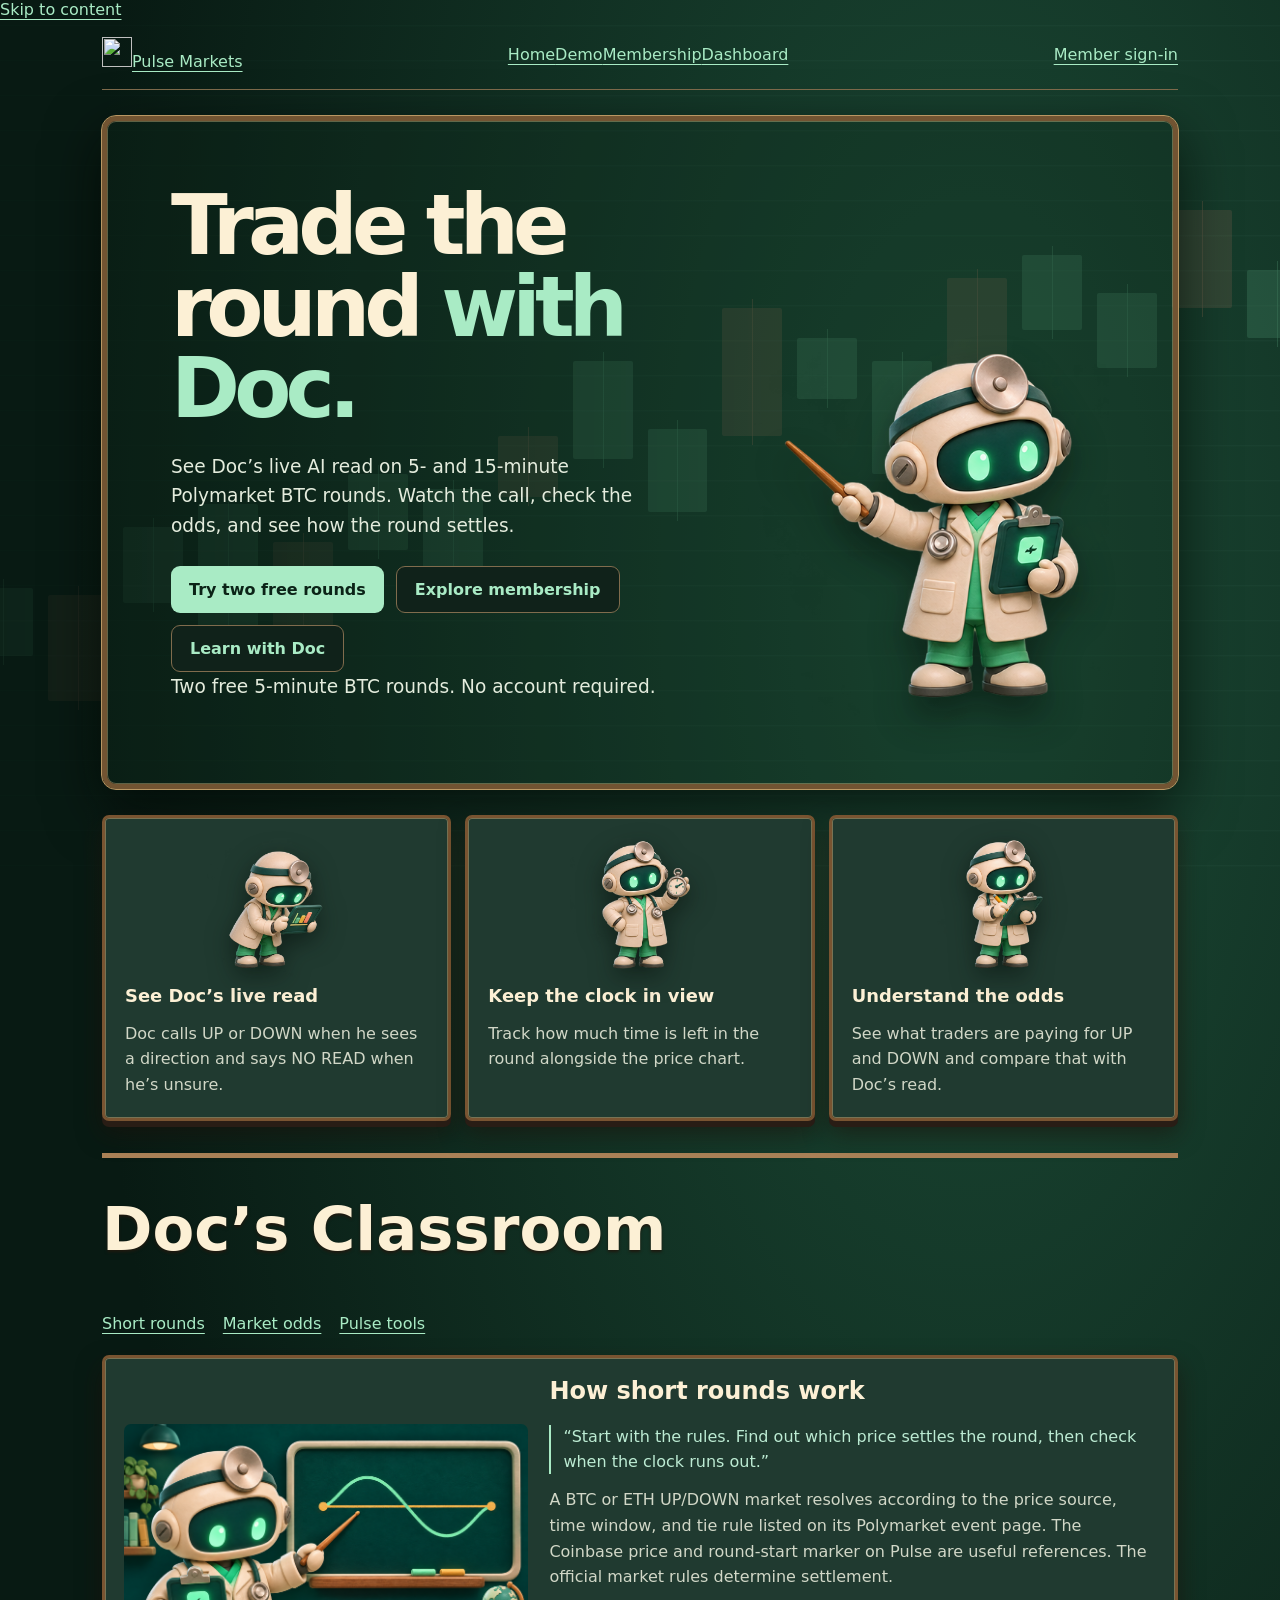
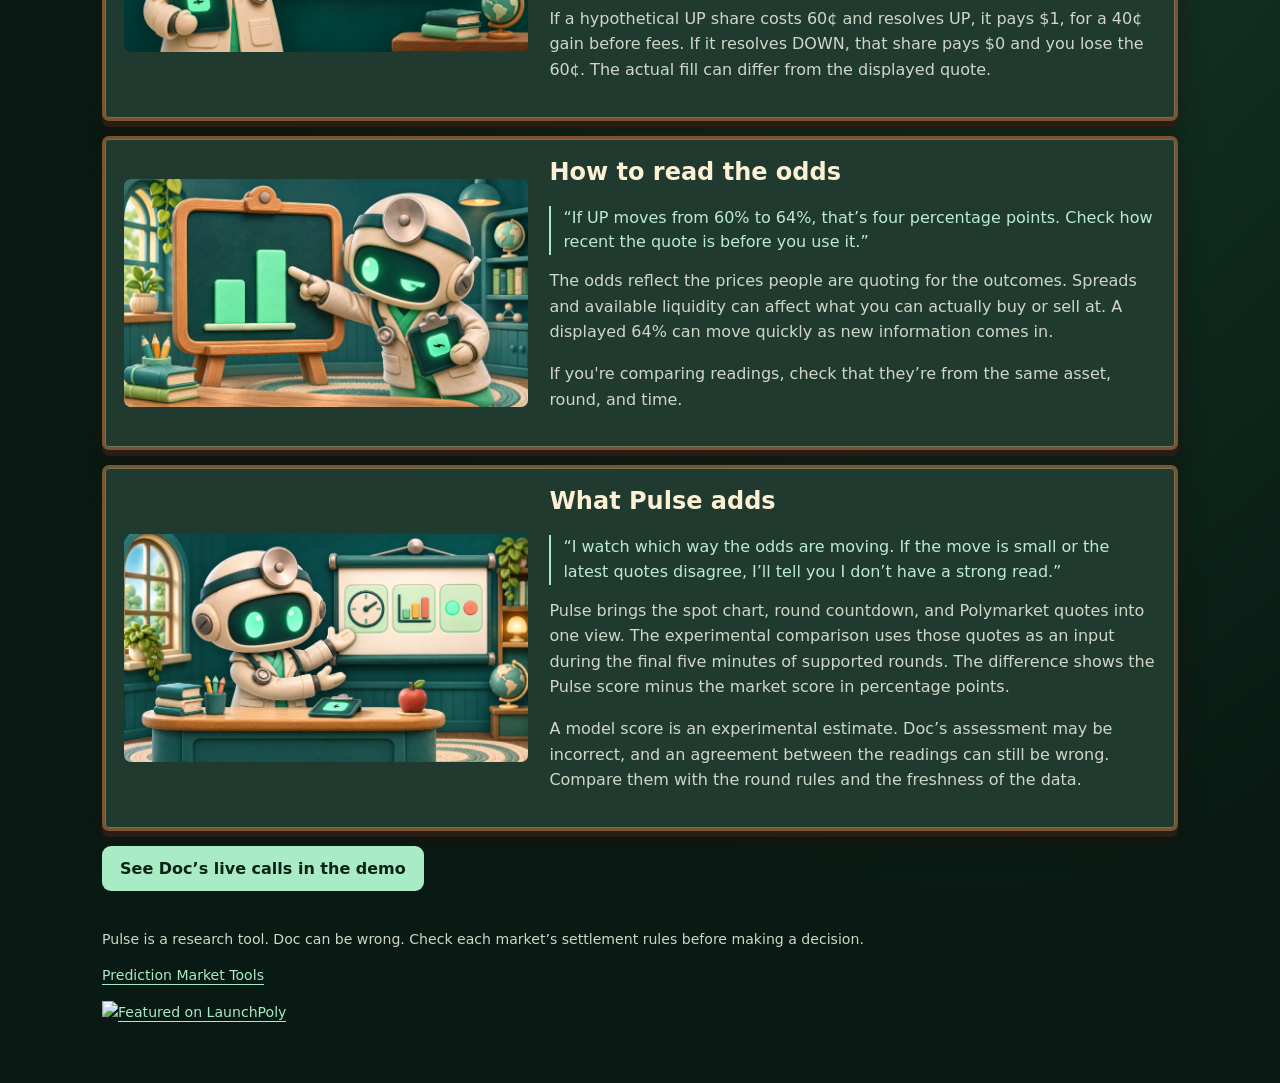
==== commit d3e6f445: "Polish Pulse homepage and shared navigation" ====
--- a/index.html
+++ b/index.html
@@ -3,7 +3,7 @@
 <head>
 <meta charset="utf-8">
 <meta name="viewport" content="width=device-width, initial-scale=1">
-<title>Pulse Markets | Short-round research</title>
+<title>Pulse Markets | Live BTC market watch</title><meta name="description" content="Watch short Bitcoin rounds with Doc’s live AI read, the countdown, and Polymarket odds. Try two free five-minute rounds.">
 <style>
 :root {color-scheme:dark;font-family:Inter,system-ui,sans-serif;background:#091310;color:#eef8f1;--mint:#9af4c6;--muted:#b8ccc2;--line:#29473b}
 * {box-sizing:border-box}
@@ -36,16 +36,16 @@
 footer {font-size:.88rem;margin-top:25px}
 @media(max-width:710px) {.hero,.features,.classroom-lesson{grid-template-columns:1fr}.hero{min-height:0}.hero img{max-height:300px}.brand{font-size:.8rem}}
 </style>
-<link rel="stylesheet" href="theme.css"><link rel="stylesheet" href="rooms.css"><link rel="stylesheet" href="instruments.css"></head>
-<body class="market-page"><div class="market-background" aria-hidden="true"><div class="candle-track"><i style="--candlestick-base:16%;--candlestick-height:7%"></i><i style="--candlestick-base:24%;--candlestick-height:9%"></i><i style="--candlestick-base:18%;--candlestick-height:14%"></i><i style="--candlestick-base:31%;--candlestick-height:10%"></i><i style="--candlestick-base:25%;--candlestick-height:19%"></i><i style="--candlestick-base:27%;--candlestick-height:12%"></i><i style="--candlestick-base:38%;--candlestick-height:10%"></i><i style="--candlestick-base:32%;--candlestick-height:14%"></i><i style="--candlestick-base:45%;--candlestick-height:8%"></i><i style="--candlestick-base:50%;--candlestick-height:13%"></i><i style="--candlestick-base:43%;--candlestick-height:11%"></i><i style="--candlestick-base:53%;--candlestick-height:17%"></i><i style="--candlestick-base:58%;--candlestick-height:8%"></i><i style="--candlestick-base:48%;--candlestick-height:15%"></i><i style="--candlestick-base:60%;--candlestick-height:14%"></i><i style="--candlestick-base:67%;--candlestick-height:10%"></i><i style="--candlestick-base:62%;--candlestick-height:10%"></i><i style="--candlestick-base:70%;--candlestick-height:13%"></i><i style="--candlestick-base:66%;--candlestick-height:9%"></i><i style="--candlestick-base:73%;--candlestick-height:8%"></i></div></div><main><nav class="theme-nav" aria-label="Pulse"><a href="https://pulsemarket.win/">Home</a><a href="https://pulse-membership-sandbox.onrender.com/demo">Demo</a><a href="https://pulse-membership-sandbox.onrender.com/pricing">Membership</a><a href="https://pulse-membership-sandbox.onrender.com/members/">Dashboard</a></nav>
-<header><span class="brand"><img src="pulse-brand-icon.png" alt="" width="34" height="34">PULSE MARKETS</span><a class="cta secondary" href="https://pulse-membership-sandbox.onrender.com/membership/login">Member sign-in</a></header>
-<section class="hero scene-stage" aria-labelledby="hero-title">
-<div class="hero-copy"><h1 id="hero-title">Trade the round <span>with Doc.</span></h1><p>New to short BTC rounds? Follow Doc’s live AI-driven UP or DOWN calls on Polymarket and learn what to look for while the round is open.</p><div class="actions"><a class="cta" href="https://pulse-membership-sandbox.onrender.com/demo">Try the live BTC demo</a><a class="cta secondary" href="https://pulse-membership-sandbox.onrender.com/pricing">Explore membership</a><a class="cta secondary" href="#classroom">Learn with Doc</a></div></div>
-<img class="scene-character" src="doc-teach.png" alt="" width="512" height="512"></section>
-<section class="features" aria-label="What’s inside Pulse"><article><img class="station-art" src="doc-chart.png" alt="" width="512" height="512"><h2>See Doc’s live read</h2><p>Doc calls UP or DOWN when he sees a direction and says NO READ when he’s unsure.</p></article><article><img class="station-art" src="doc-clock.png" alt="" width="512" height="512"><h2>Keep the clock in view</h2><p>Track how much time is left in the round alongside the price chart.</p></article><article><img class="station-art" src="doc-notes.png" alt="" width="512" height="512"><h2>Understand the odds</h2><p>See what traders are paying for UP and DOWN and compare that with Doc’s read.</p></article></section>
+<link rel="stylesheet" href="theme.css"><link rel="stylesheet" href="rooms.css"><link rel="stylesheet" href="instruments.css"><link rel="stylesheet" href="https://pulsemarket.win/first-visit.css?v=watch-1"><link rel="stylesheet" href="https://pulsemarket.win/cohesion.css?v=morning-1"></head>
+<body class="market-page"><div class="market-background" aria-hidden="true"><div class="candle-track"><i style="--candlestick-base:16%;--candlestick-height:7%"></i><i style="--candlestick-base:24%;--candlestick-height:9%"></i><i style="--candlestick-base:18%;--candlestick-height:14%"></i><i style="--candlestick-base:31%;--candlestick-height:10%"></i><i style="--candlestick-base:25%;--candlestick-height:19%"></i><i style="--candlestick-base:27%;--candlestick-height:12%"></i><i style="--candlestick-base:38%;--candlestick-height:10%"></i><i style="--candlestick-base:32%;--candlestick-height:14%"></i><i style="--candlestick-base:45%;--candlestick-height:8%"></i><i style="--candlestick-base:50%;--candlestick-height:13%"></i><i style="--candlestick-base:43%;--candlestick-height:11%"></i><i style="--candlestick-base:53%;--candlestick-height:17%"></i><i style="--candlestick-base:58%;--candlestick-height:8%"></i><i style="--candlestick-base:48%;--candlestick-height:15%"></i><i style="--candlestick-base:60%;--candlestick-height:14%"></i><i style="--candlestick-base:67%;--candlestick-height:10%"></i><i style="--candlestick-base:62%;--candlestick-height:10%"></i><i style="--candlestick-base:70%;--candlestick-height:13%"></i><i style="--candlestick-base:66%;--candlestick-height:9%"></i><i style="--candlestick-base:73%;--candlestick-height:8%"></i></div></div><a href="#main-content" class="skip-link">Skip to content</a><main id="main-content" tabindex="-1"><header class="suite-header"><a class="suite-brand" href="https://pulsemarket.win/" aria-label="Pulse Markets home"><img src="https://pulsemarket.win/pulse-brand-icon.png?v=doc-theme-2" alt="" width="30" height="30"><span>Pulse Markets</span></a><nav class="suite-nav" aria-label="Pulse pages"><a href="https://pulsemarket.win/" aria-current="page">Home</a><a href="https://pulse-membership-sandbox.onrender.com/demo">Demo</a><a href="https://pulse-membership-sandbox.onrender.com/pricing">Membership</a><a href="https://pulse-membership-sandbox.onrender.com/members/">Dashboard</a></nav><a class="suite-account" href="https://pulse-membership-sandbox.onrender.com/membership/login">Member sign-in</a></header>
+
+<section class="hero scene-stage first-visit-hero" aria-labelledby="hero-title">
+<div class="hero-copy"><h1 id="hero-title">Trade the round <span>with Doc.</span></h1><p>See Doc’s live AI read on 5- and 15-minute Polymarket BTC rounds. Watch the call, check the odds, and see how the round settles.</p><div class="actions"><a class="cta" href="https://pulse-membership-sandbox.onrender.com/demo">Try two free rounds</a><a class="cta secondary" href="https://pulse-membership-sandbox.onrender.com/pricing">Explore membership</a><a class="cta secondary" href="#classroom">Learn with Doc</a></div><p class="offer-note">Two free 5-minute BTC rounds. No account required.</p></div>
+<img class="scene-character" src="doc-teach.png?v=doc-theme-2" alt="" width="512" height="512"></section>
+<section class="features" aria-label="What’s inside Pulse"><article><img class="station-art" src="doc-chart.png?v=doc-theme-2" alt="" width="512" height="512"><h2>See Doc’s live read</h2><p>Doc calls UP or DOWN when he sees a direction and says NO READ when he’s unsure.</p></article><article><img class="station-art" src="doc-clock.png?v=doc-theme-2" alt="" width="512" height="512"><h2>Keep the clock in view</h2><p>Track how much time is left in the round alongside the price chart.</p></article><article><img class="station-art" src="doc-notes.png?v=doc-theme-2" alt="" width="512" height="512"><h2>Understand the odds</h2><p>See what traders are paying for UP and DOWN and compare that with Doc’s read.</p></article></section>
 <section class="classroom" id="classroom">
 
-<h1 class="page-title">Doc’s Classroom</h1>
+<h2 class="page-title">Doc’s Classroom</h2>
 <nav class="classroom-nav" aria-label="Classroom lessons">
 <a href="#rounds">Short rounds</a><a href="#odds">Market odds</a><a href="#pulse-tools">Pulse tools</a>
 </nav><article class="vip-card classroom-lesson" id="rounds">
@@ -57,4 +57,4 @@
     </article><article class="vip-card classroom-lesson" id="pulse-tools">
       <img src="doc-tools.png" width="1672" height="941" loading="lazy" alt="Doc presents a clock and chart from his demonstration desk">
       <div><h2>What Pulse adds</h2><blockquote>“I watch which way the odds are moving. If the move is small or the latest quotes disagree, I’ll tell you I don’t have a strong read.”</blockquote><p>Pulse brings the spot chart, round countdown, and Polymarket quotes into one view. The experimental comparison uses those quotes as an input during the final five minutes of supported rounds. The difference shows the Pulse score minus the market score in percentage points.</p><p>A model score is an experimental estimate. Doc’s assessment may be incorrect, and an agreement between the readings can still be wrong. Compare them with the round rules and the freshness of the data.</p></div>
-    </article></section><footer><p>Pulse is a research tool. Doc can be wrong. Check each market’s settlement rules before making a decision.</p><p><a href="https://www.predictionmarket.tools/" rel="nofollow">Prediction Market Tools</a></p><p><a href="https://launchpoly.com/?ref=pC3DZ5LeGthmgHVVDuOxfPcGSFJyojxB" target="_blank" rel="noopener" data-launchpoly="pC3DZ5LeGthmgHVVDuOxfPcGSFJyojxB"><img src="https://launchpoly.com/api/badges/claim/pC3DZ5LeGthmgHVVDuOxfPcGSFJyojxB.svg?theme=dark&amp;size=small" alt="Featured on LaunchPoly" width="120" height="36"></a></p></footer></main></body></html>
+    </article><div class="lesson-actions"><a class="cta" href="https://pulse-membership-sandbox.onrender.com/demo">See Doc’s live calls in the demo</a></div></section><footer><p>Pulse is a research tool. Doc can be wrong. Check each market’s settlement rules before making a decision.</p><p><a href="https://www.predictionmarket.tools/" rel="nofollow">Prediction Market Tools</a></p><p><a href="https://launchpoly.com/?ref=pC3DZ5LeGthmgHVVDuOxfPcGSFJyojxB" target="_blank" rel="noopener" data-launchpoly="pC3DZ5LeGthmgHVVDuOxfPcGSFJyojxB"><img src="https://launchpoly.com/api/badges/claim/pC3DZ5LeGthmgHVVDuOxfPcGSFJyojxB.svg?theme=dark&amp;size=small" alt="Featured on LaunchPoly" width="120" height="36"></a></p></footer></main></body></html>
--- a/instruments.css
+++ b/instruments.css
@@ -1,6 +1,18 @@
 :root {
-  --chart-green: #0d251a;
-  --chart-recess: #0b1e15;
+  --chart-plot: #070d12;
+  --chart-recess: #11291e;
+  --direction-up: #61e4ad;
+  --direction-down: #ff8795;
+}
+.direction-up,
+.preview-page .read.direction-up,
+.doc-dashboard :is(.doc-lean[data-direction="up"], .signal.up, .signal-value.up, #pup, #marketUp, #comparison-market, #comparison-pulse) {
+  color: var(--direction-up);
+}
+.direction-down,
+.preview-page .read.direction-down,
+.doc-dashboard :is(.doc-lean[data-direction="down"], .signal.down, .signal-value.down, #pdown, #marketDown) {
+  color: var(--direction-down);
 }
 .theme-nav {
   padding-inline: clamp(10px,2vw,23px);
@@ -60,7 +72,7 @@
 }
 .doc-dashboard .monitor-screen canvas {
   border-color: #3a624c !important;
-  background: var(--chart-green) !important;
+  background: var(--chart-plot) !important;
   border-radius: 5px;
 }
 .doc-dashboard .monitor-screen .small { color: #cbd7c8; }
@@ -105,7 +117,7 @@
   gap: 4%;
   height: clamp(110px,18vw,165px);
   padding: 12px 8% 0;
-  background: repeating-linear-gradient(0deg,transparent 0 22px,#89ae913d 23px 24px),var(--chart-green);
+  background: repeating-linear-gradient(0deg,transparent 0 22px,#89ae913d 23px 24px),var(--chart-plot);
   border-radius: 5px;
   border: 1px solid #56745f;
 }
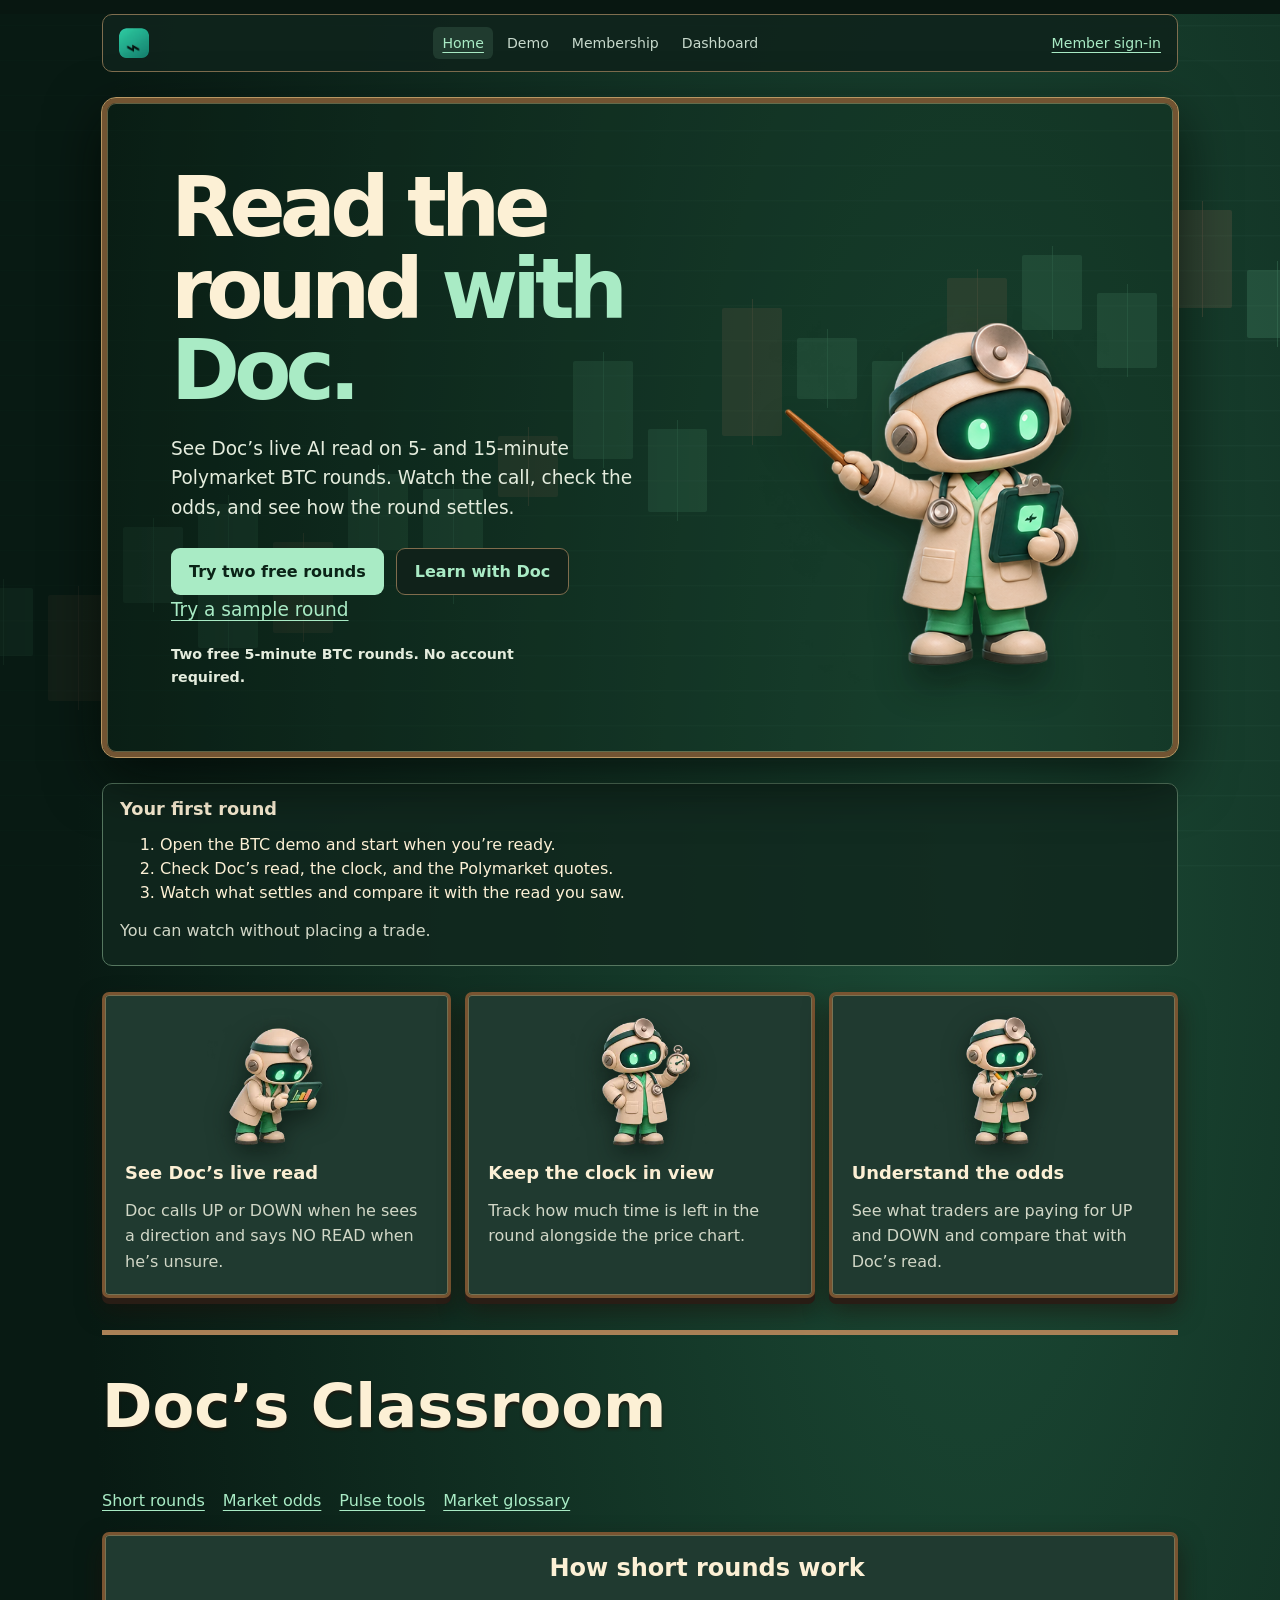
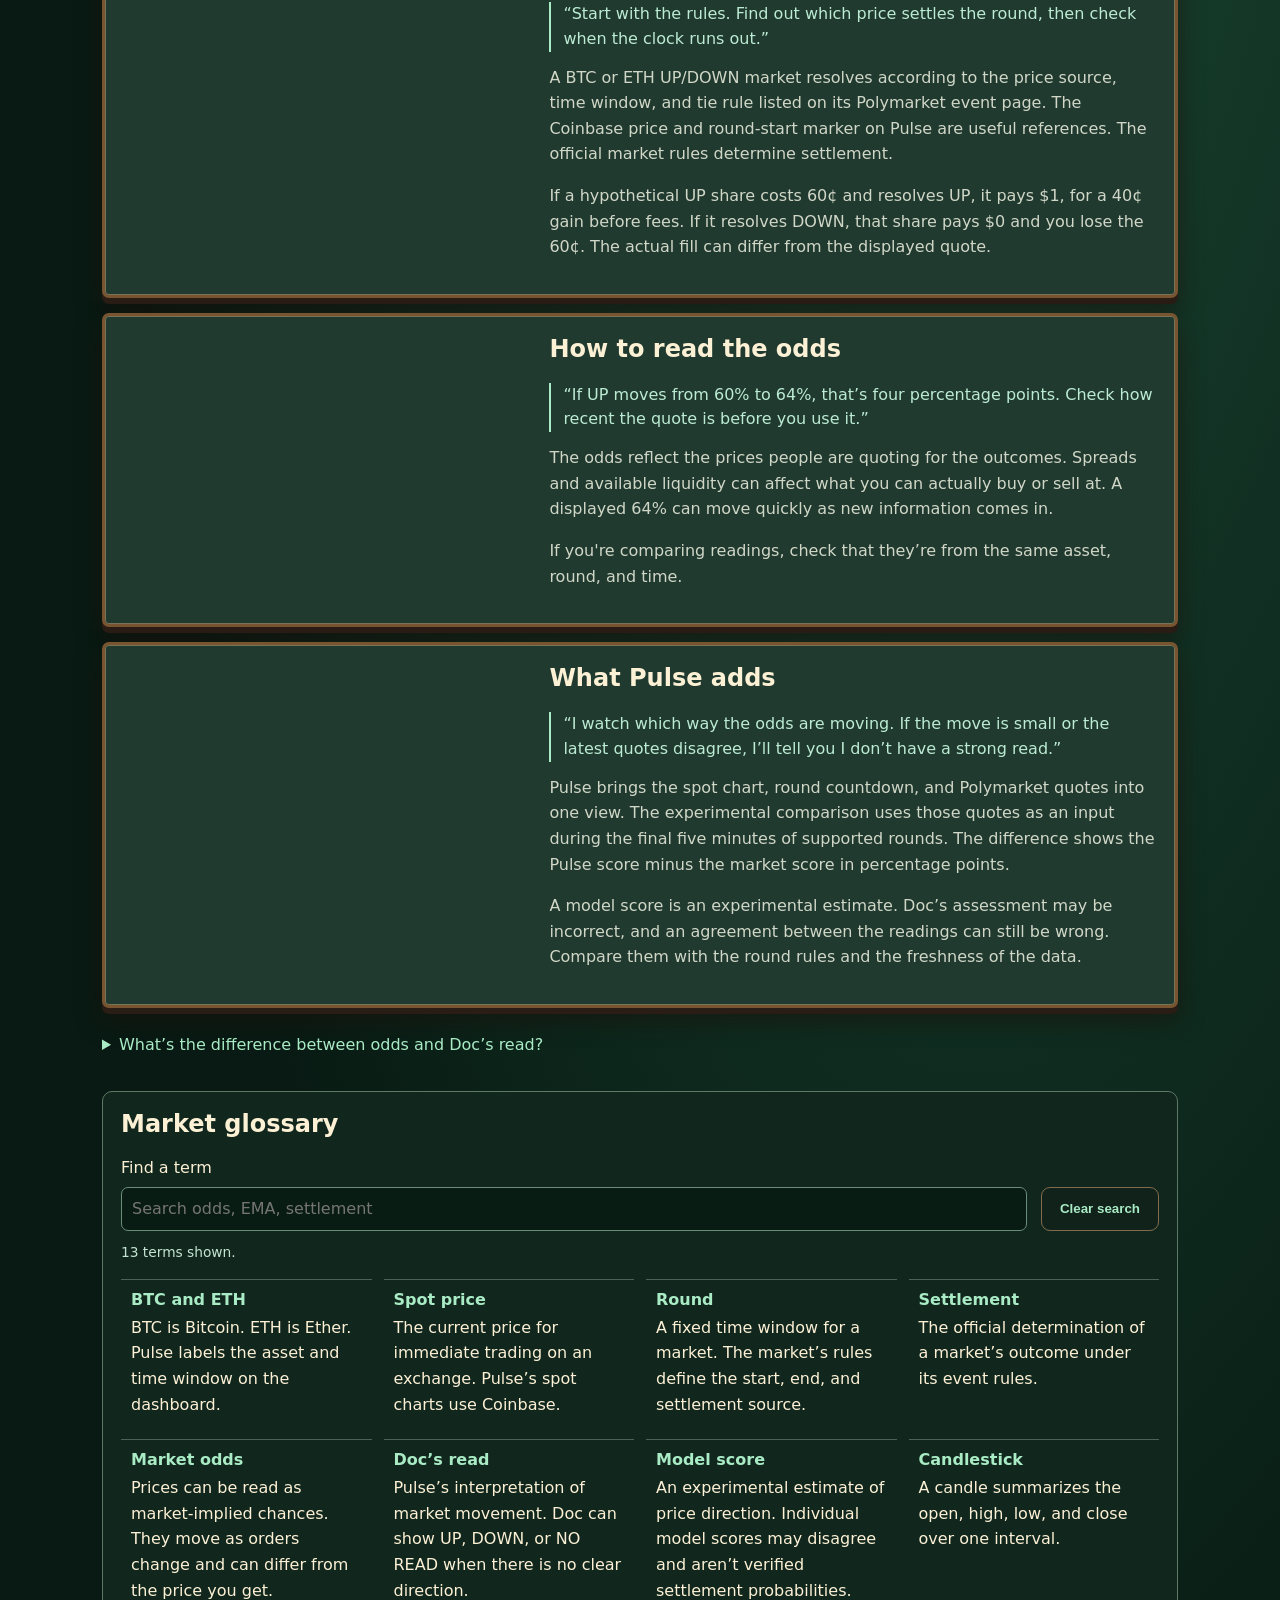
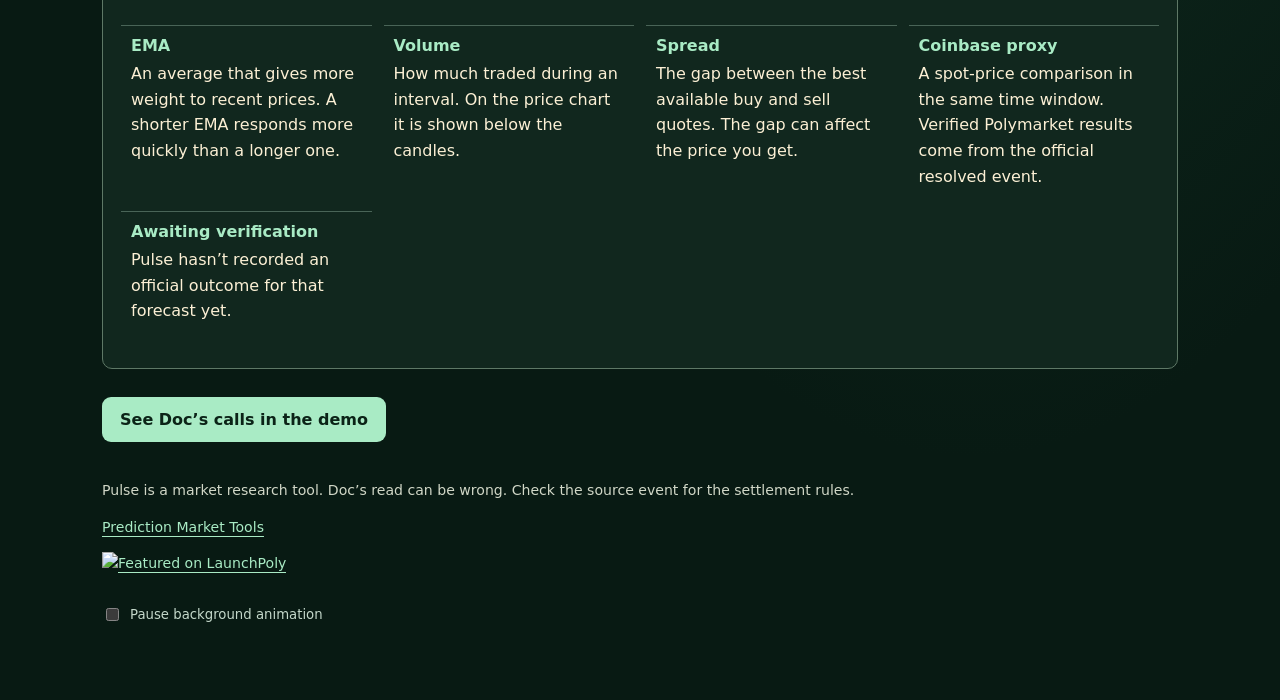
==== commit 62f50e79: "Publish the Pulse glossary and practice round" ====
--- a/index.html
+++ b/index.html
@@ -36,25 +36,25 @@
 footer {font-size:.88rem;margin-top:25px}
 @media(max-width:710px) {.hero,.features,.classroom-lesson{grid-template-columns:1fr}.hero{min-height:0}.hero img{max-height:300px}.brand{font-size:.8rem}}
 </style>
-<link rel="stylesheet" href="theme.css"><link rel="stylesheet" href="rooms.css"><link rel="stylesheet" href="instruments.css"><link rel="stylesheet" href="https://pulsemarket.win/first-visit.css?v=watch-1"><link rel="stylesheet" href="https://pulsemarket.win/cohesion.css?v=morning-1"></head>
-<body class="market-page"><div class="market-background" aria-hidden="true"><div class="candle-track"><i style="--candlestick-base:16%;--candlestick-height:7%"></i><i style="--candlestick-base:24%;--candlestick-height:9%"></i><i style="--candlestick-base:18%;--candlestick-height:14%"></i><i style="--candlestick-base:31%;--candlestick-height:10%"></i><i style="--candlestick-base:25%;--candlestick-height:19%"></i><i style="--candlestick-base:27%;--candlestick-height:12%"></i><i style="--candlestick-base:38%;--candlestick-height:10%"></i><i style="--candlestick-base:32%;--candlestick-height:14%"></i><i style="--candlestick-base:45%;--candlestick-height:8%"></i><i style="--candlestick-base:50%;--candlestick-height:13%"></i><i style="--candlestick-base:43%;--candlestick-height:11%"></i><i style="--candlestick-base:53%;--candlestick-height:17%"></i><i style="--candlestick-base:58%;--candlestick-height:8%"></i><i style="--candlestick-base:48%;--candlestick-height:15%"></i><i style="--candlestick-base:60%;--candlestick-height:14%"></i><i style="--candlestick-base:67%;--candlestick-height:10%"></i><i style="--candlestick-base:62%;--candlestick-height:10%"></i><i style="--candlestick-base:70%;--candlestick-height:13%"></i><i style="--candlestick-base:66%;--candlestick-height:9%"></i><i style="--candlestick-base:73%;--candlestick-height:8%"></i></div></div><a href="#main-content" class="skip-link">Skip to content</a><main id="main-content" tabindex="-1"><header class="suite-header"><a class="suite-brand" href="https://pulsemarket.win/" aria-label="Pulse Markets home"><img src="https://pulsemarket.win/pulse-brand-icon.png?v=doc-theme-2" alt="" width="30" height="30"><span>Pulse Markets</span></a><nav class="suite-nav" aria-label="Pulse pages"><a href="https://pulsemarket.win/" aria-current="page">Home</a><a href="https://pulse-membership-sandbox.onrender.com/demo">Demo</a><a href="https://pulse-membership-sandbox.onrender.com/pricing">Membership</a><a href="https://pulse-membership-sandbox.onrender.com/members/">Dashboard</a></nav><a class="suite-account" href="https://pulse-membership-sandbox.onrender.com/membership/login">Member sign-in</a></header>
+<link rel="stylesheet" href="theme.css"><link rel="stylesheet" href="rooms.css"><link rel="stylesheet" href="instruments.css"><link rel="stylesheet" href="first-visit.css"><link rel="stylesheet" href="cohesion.css"><link rel="icon" type="image/png" href="pulse-brand-icon.png"><link rel="stylesheet" href="review-tools.css"></head>
+<body class="market-page"><div class="market-background" aria-hidden="true"><div class="candle-track"><i style="--candlestick-base:16%;--candlestick-height:7%"></i><i style="--candlestick-base:24%;--candlestick-height:9%"></i><i style="--candlestick-base:18%;--candlestick-height:14%"></i><i style="--candlestick-base:31%;--candlestick-height:10%"></i><i style="--candlestick-base:25%;--candlestick-height:19%"></i><i style="--candlestick-base:27%;--candlestick-height:12%"></i><i style="--candlestick-base:38%;--candlestick-height:10%"></i><i style="--candlestick-base:32%;--candlestick-height:14%"></i><i style="--candlestick-base:45%;--candlestick-height:8%"></i><i style="--candlestick-base:50%;--candlestick-height:13%"></i><i style="--candlestick-base:43%;--candlestick-height:11%"></i><i style="--candlestick-base:53%;--candlestick-height:17%"></i><i style="--candlestick-base:58%;--candlestick-height:8%"></i><i style="--candlestick-base:48%;--candlestick-height:15%"></i><i style="--candlestick-base:60%;--candlestick-height:14%"></i><i style="--candlestick-base:67%;--candlestick-height:10%"></i><i style="--candlestick-base:62%;--candlestick-height:10%"></i><i style="--candlestick-base:70%;--candlestick-height:13%"></i><i style="--candlestick-base:66%;--candlestick-height:9%"></i><i style="--candlestick-base:73%;--candlestick-height:8%"></i></div></div><a href="#main-content" class="skip-link">Skip to content</a><main id="main-content" tabindex="-1"><header class="suite-header"><a class="suite-brand" href="/" aria-label="Pulse Markets home"><img src="pulse-brand-icon.png" alt="" width="30" height="30"></a><nav class="suite-nav" aria-label="Pulse pages"><a href="/" aria-current="page">Home</a><a href="https://pulse-membership-sandbox.onrender.com/demo">Demo</a><a href="https://pulse-membership-sandbox.onrender.com/pricing">Membership</a><a href="https://pulse-membership-sandbox.onrender.com/members/">Dashboard</a></nav><a class="suite-account" href="https://pulse-membership-sandbox.onrender.com/membership/login">Member sign-in</a></header>
 
-<section class="hero scene-stage first-visit-hero" aria-labelledby="hero-title">
-<div class="hero-copy"><h1 id="hero-title">Trade the round <span>with Doc.</span></h1><p>See Doc’s live AI read on 5- and 15-minute Polymarket BTC rounds. Watch the call, check the odds, and see how the round settles.</p><div class="actions"><a class="cta" href="https://pulse-membership-sandbox.onrender.com/demo">Try two free rounds</a><a class="cta secondary" href="https://pulse-membership-sandbox.onrender.com/pricing">Explore membership</a><a class="cta secondary" href="#classroom">Learn with Doc</a></div><p class="offer-note">Two free 5-minute BTC rounds. No account required.</p></div>
-<img class="scene-character" src="doc-teach.png?v=doc-theme-2" alt="" width="512" height="512"></section>
-<section class="features" aria-label="What’s inside Pulse"><article><img class="station-art" src="doc-chart.png?v=doc-theme-2" alt="" width="512" height="512"><h2>See Doc’s live read</h2><p>Doc calls UP or DOWN when he sees a direction and says NO READ when he’s unsure.</p></article><article><img class="station-art" src="doc-clock.png?v=doc-theme-2" alt="" width="512" height="512"><h2>Keep the clock in view</h2><p>Track how much time is left in the round alongside the price chart.</p></article><article><img class="station-art" src="doc-notes.png?v=doc-theme-2" alt="" width="512" height="512"><h2>Understand the odds</h2><p>See what traders are paying for UP and DOWN and compare that with Doc’s read.</p></article></section>
-<section class="classroom" id="classroom">
+<section class="hero scene-stage first-visit-hero" aria-labelledby="hero-title">
+<div class="hero-copy"><h1 id="hero-title">Read the round <span>with Doc.</span></h1><p>See Doc’s live AI read on 5- and 15-minute Polymarket BTC rounds. Watch the call, check the odds, and see how the round settles.</p><div class="actions"><a class="cta" href="https://pulse-membership-sandbox.onrender.com/demo">Try two free rounds</a><a class="cta secondary" href="#classroom">Learn with Doc</a></div><p><a href="/practice.html">Try a sample round</a></p><p class="offer-note">Two free 5-minute BTC rounds. No account required.</p></div>
+<img class="scene-character" src="doc-teach.png" alt="" width="512" height="512" srcset="doc-teach-256.webp 256w, doc-teach.png 512w" sizes="(max-width: 530px) 145px, (max-width: 660px) 245px, 410px" decoding="async" fetchpriority="high"></section>
+<section class="journey-note demo-passport" aria-labelledby="start-here"><h2 id="start-here">Your first round</h2><ol><li>Open the BTC demo and start when you’re ready.</li><li>Check Doc’s read, the clock, and the Polymarket quotes.</li><li>Watch what settles and compare it with the read you saw.</li></ol><p>You can watch without placing a trade.</p></section><section class="features" aria-label="What’s inside Pulse"><article><img class="station-art" src="doc-chart.png" alt="" width="512" height="512" srcset="doc-chart-256.webp 256w, doc-chart.png 512w" sizes="(max-width: 660px) 110px, 139px" decoding="async" loading="lazy"><h2>See Doc’s live read</h2><p>Doc calls UP or DOWN when he sees a direction and says NO READ when he’s unsure.</p></article><article><img class="station-art" src="doc-clock.png" alt="" width="512" height="512" srcset="doc-clock-256.webp 256w, doc-clock.png 512w" sizes="(max-width: 660px) 110px, 139px" decoding="async" loading="lazy"><h2>Keep the clock in view</h2><p>Track how much time is left in the round alongside the price chart.</p></article><article><img class="station-art" src="doc-notes.png" alt="" width="512" height="512" srcset="doc-notes-256.webp 256w, doc-notes.png 512w" sizes="(max-width: 660px) 110px, 139px" decoding="async" loading="lazy"><h2>Understand the odds</h2><p>See what traders are paying for UP and DOWN and compare that with Doc’s read.</p></article></section>
+<section class="classroom" id="classroom" aria-labelledby="classroom-heading">
 
-<h2 class="page-title">Doc’s Classroom</h2>
+<h2 class="page-title" id="classroom-heading">Doc’s Classroom</h2>
 <nav class="classroom-nav" aria-label="Classroom lessons">
-<a href="#rounds">Short rounds</a><a href="#odds">Market odds</a><a href="#pulse-tools">Pulse tools</a>
+<a href="#rounds">Short rounds</a><a href="#odds">Market odds</a><a href="#pulse-tools">Pulse tools</a><a href="#glossary">Market glossary</a>
 </nav><article class="vip-card classroom-lesson" id="rounds">
-      <img src="doc-classroom.png" width="1672" height="941" loading="lazy" alt="Doc points to a price chart on his classroom screen">
+      <img src="doc-classroom.png" width="1672" height="941" loading="lazy" decoding="async" srcset="doc-classroom-420.webp 420w, doc-classroom-840.webp 840w, doc-classroom.png 1672w" sizes="(max-width: 710px) calc(100vw - 72px), 430px" alt="Doc points to a price chart on his classroom screen">
       <div><h2>How short rounds work</h2><blockquote>“Start with the rules. Find out which price settles the round, then check when the clock runs out.”</blockquote><p>A BTC or ETH UP/DOWN market resolves according to the price source, time window, and tie rule listed on its Polymarket event page. The Coinbase price and round-start marker on Pulse are useful references. The official market rules determine settlement.</p><p>If a hypothetical UP share costs 60¢ and resolves UP, it pays $1, for a 40¢ gain before fees. If it resolves DOWN, that share pays $0 and you lose the 60¢. The actual fill can differ from the displayed quote.</p></div>
     </article><article class="vip-card classroom-lesson" id="odds">
-      <img src="doc-odds.png" width="1672" height="941" loading="lazy" alt="Doc squints and points at the taller odds bar">
+      <img src="doc-odds.png" width="1672" height="941" loading="lazy" decoding="async" srcset="doc-odds-420.webp 420w, doc-odds-840.webp 840w, doc-odds.png 1672w" sizes="(max-width: 710px) calc(100vw - 72px), 430px" alt="Doc squints and points at the taller odds bar">
       <div><h2>How to read the odds</h2><blockquote>“If UP moves from 60% to 64%, that’s four percentage points. Check how recent the quote is before you use it.”</blockquote><p>The odds reflect the prices people are quoting for the outcomes. Spreads and available liquidity can affect what you can actually buy or sell at. A displayed 64% can move quickly as new information comes in.</p><p>If you're comparing readings, check that they’re from the same asset, round, and time.</p></div>
     </article><article class="vip-card classroom-lesson" id="pulse-tools">
-      <img src="doc-tools.png" width="1672" height="941" loading="lazy" alt="Doc presents a clock and chart from his demonstration desk">
+      <img src="doc-tools.png" width="1672" height="941" loading="lazy" decoding="async" srcset="doc-tools-420.webp 420w, doc-tools-840.webp 840w, doc-tools.png 1672w" sizes="(max-width: 710px) calc(100vw - 72px), 430px" alt="Doc presents a clock and chart from his demonstration desk">
       <div><h2>What Pulse adds</h2><blockquote>“I watch which way the odds are moving. If the move is small or the latest quotes disagree, I’ll tell you I don’t have a strong read.”</blockquote><p>Pulse brings the spot chart, round countdown, and Polymarket quotes into one view. The experimental comparison uses those quotes as an input during the final five minutes of supported rounds. The difference shows the Pulse score minus the market score in percentage points.</p><p>A model score is an experimental estimate. Doc’s assessment may be incorrect, and an agreement between the readings can still be wrong. Compare them with the round rules and the freshness of the data.</p></div>
-    </article><div class="lesson-actions"><a class="cta" href="https://pulse-membership-sandbox.onrender.com/demo">See Doc’s live calls in the demo</a></div></section><footer><p>Pulse is a research tool. Doc can be wrong. Check each market’s settlement rules before making a decision.</p><p><a href="https://www.predictionmarket.tools/" rel="nofollow">Prediction Market Tools</a></p><p><a href="https://launchpoly.com/?ref=pC3DZ5LeGthmgHVVDuOxfPcGSFJyojxB" target="_blank" rel="noopener" data-launchpoly="pC3DZ5LeGthmgHVVDuOxfPcGSFJyojxB"><img src="https://launchpoly.com/api/badges/claim/pC3DZ5LeGthmgHVVDuOxfPcGSFJyojxB.svg?theme=dark&amp;size=small" alt="Featured on LaunchPoly" width="120" height="36"></a></p></footer></main></body></html>
+    </article><details class="market-help"><summary>What’s the difference between odds and Doc’s read?</summary><p>Polymarket prices show what traders are currently paying for UP and DOWN. Doc’s read is Pulse’s interpretation of recent market movement. You can compare both as the round runs.</p></details><section class="glossary review-tools" id="glossary" data-glossary aria-labelledby="glossary-title"><h2 id="glossary-title">Market glossary</h2><div data-glossary-controls hidden><label for="glossary-search">Find a term</label><div class="control-row"><input id="glossary-search" type="search" placeholder="Search odds, EMA, settlement"><button class="cta secondary" type="button" data-glossary-clear>Clear search</button></div><p class="filter-status" data-glossary-status role="status"></p></div><dl><div data-keywords="bitcoin ethereum asset"><dt>BTC and ETH</dt><dd>BTC is Bitcoin. ETH is Ether. Pulse labels the asset and time window on the dashboard.</dd></div><div data-keywords="coinbase feed quote"><dt>Spot price</dt><dd>The current price for immediate trading on an exchange. Pulse’s spot charts use Coinbase.</dd></div><div data-keywords="five fifteen time window countdown"><dt>Round</dt><dd>A fixed time window for a market. The market’s rules define the start, end, and settlement source.</dd></div><div data-keywords="official outcome resolved"><dt>Settlement</dt><dd>The official determination of a market’s outcome under its event rules.</dd></div><div data-keywords="probability quotes prices implied up down"><dt>Market odds</dt><dd>Prices can be read as market-implied chances. They move as orders change and can differ from the price you get.</dd></div><div data-keywords="AI up down no read"><dt>Doc’s read</dt><dd>Pulse’s interpretation of market movement. Doc can show UP, DOWN, or NO READ when there is no clear direction.</dd></div><div data-keywords="experimental forecast probability"><dt>Model score</dt><dd>An experimental estimate of price direction. Individual model scores may disagree and aren’t verified settlement probabilities.</dd></div><div data-keywords="open close high low chart"><dt>Candlestick</dt><dd>A candle summarizes the open, high, low, and close over one interval.</dd></div><div data-keywords="exponential moving average gold blue"><dt>EMA</dt><dd>An average that gives more weight to recent prices. A shorter EMA responds more quickly than a longer one.</dd></div><div data-keywords="traded amount bars"><dt>Volume</dt><dd>How much traded during an interval. On the price chart it is shown below the candles.</dd></div><div data-keywords="bid ask liquidity fill"><dt>Spread</dt><dd>The gap between the best available buy and sell quotes. The gap can affect the price you get.</dd></div><div data-keywords="reference snapshot verified"><dt>Coinbase proxy</dt><dd>A spot-price comparison in the same time window. Verified Polymarket results come from the official resolved event.</dd></div><div data-keywords="pending resolved ledger"><dt>Awaiting verification</dt><dd>Pulse hasn’t recorded an official outcome for that forecast yet.</dd></div></dl></section><div class="lesson-actions"><a class="cta" href="https://pulse-membership-sandbox.onrender.com/demo">See Doc’s calls in the demo</a></div></section><footer><p>Pulse is a market research tool. Doc’s read can be wrong. Check the source event for the settlement rules.</p><p><a href="https://www.predictionmarket.tools/" rel="nofollow">Prediction Market Tools</a></p><p><a href="https://launchpoly.com/?ref=pC3DZ5LeGthmgHVVDuOxfPcGSFJyojxB" target="_blank" rel="noopener" data-launchpoly="pC3DZ5LeGthmgHVVDuOxfPcGSFJyojxB"><img src="https://launchpoly.com/api/badges/claim/pC3DZ5LeGthmgHVVDuOxfPcGSFJyojxB.svg?theme=dark&amp;size=small" alt="Featured on LaunchPoly" width="120" height="36"></a></p></footer><aside class="motion-options" id="motion-options" hidden><label><input type="checkbox" id="motion-switch" aria-describedby="motion-note"> Pause background animation</label><p id="motion-note"></p></aside></main><script defer src="glossary.js"></script><script defer src="display-motion.js"></script></body></html>
--- a/first-visit.css
+++ b/first-visit.css
@@ -0,0 +1,80 @@
+.skip-link {
+  position: absolute;
+  top: 8px;
+  left: 8px;
+  z-index: 10;
+  padding: 10px 14px;
+  border-radius: 8px;
+  color: #10261a;
+  background: var(--mint);
+  transform: translateY(calc(-100% - 12px));
+}
+.skip-link:focus { transform: none; }
+.offer-note { font-size: .89rem; font-weight: 650; }
+.hero .offer-note { font-size: .89rem; margin: 12px 0 0; }
+.first-visit-actions { display: flex; flex-wrap: wrap; align-items: center; gap: 12px 18px; margin: 18px 0 0; }
+.market-page .first-visit-actions a { min-height: 44px; }
+.reading-key {
+  display: grid;
+  grid-template-columns: repeat(3,minmax(0,1fr));
+  gap: 10px;
+  margin: 0;
+}
+.reading-key > div {
+  padding: 14px;
+  border: 1px solid #50705c;
+  border-radius: 9px;
+  background: #11271e;
+}
+.reading-key dt { font-size: .9rem; font-weight: 800; }
+.reading-key dd { margin: 6px 0 0; font-size: .88rem; line-height: 1.5; color: var(--muted); }
+.reading-key-caption { margin: 12px 0 0; }
+.first-visit-faq { margin-top: 32px; }
+.first-visit-faq details { border-bottom: 1px solid #54735e; padding: 12px 0; }
+.first-visit-faq summary { cursor: pointer; padding: 8px 0; font-weight: 700; }
+.first-visit-faq details p { margin: 0 0 8px; max-width: 65ch; }
+.round-room #preview-gate {
+  margin: 14px 0 0;
+  padding: 12px;
+  background: #10271ddd;
+}
+.round-room #preview-gate h2 { margin: 0 0 5px; }
+.round-room #preview-gate p:empty { display: none; }
+.round-room #preview-gate .cta { min-height: 44px; line-height: 1.4; }
+.doc-dashboard .watch-links { margin: 9px 0 0; display: flex; flex-wrap: wrap; gap: 7px 14px; font-size: .82rem; }
+.doc-dashboard .watch-links a { color: var(--mint); }
+.doc-dashboard :is(#chartTitle,#live-comparison) { scroll-margin-top: 18px; }
+
+.doc-dashboard .watch-strip {
+  grid-column: 1 / -1;
+  min-width: 0;
+  display: grid;
+  grid-template-columns: minmax(0,1fr) minmax(0,.68fr) minmax(0,1.65fr);
+  gap: 1px;
+  overflow: hidden;
+  border: 1px solid #62775b;
+  border-radius: 10px;
+  background: #385348;
+}
+.doc-dashboard .watch-cell { min-width: 0; padding: 14px 16px; background: #132820; }
+.doc-dashboard .watch-cell h2 { margin: 0 0 5px; color: #e6e8d6; font-size: .88rem; }
+.doc-dashboard .watch-cell .watch-value { display: block; font-size: clamp(1.55rem, 3vw, 2.25rem); line-height: 1.16; font-weight: 750; }
+.doc-dashboard .watch-cell :is(p,.small) { margin: 6px 0 0; color: #bdcdc1; }
+.doc-dashboard .watch-cell .doc-lead { align-items: flex-start; margin: 0; }
+.doc-dashboard .watch-cell .doc-lead img { inline-size: 56px; block-size: 56px; object-fit: contain; }
+.doc-dashboard .watch-cell #comparison-status { color: #a9c5b5; }
+.doc-dashboard .watch-cell .timer-urgent { color: #f8d899; }
+
+@media (max-width: 530px) {
+  .market-page .first-visit-hero { padding: 19px 16px; gap: 14px; margin-block: 16px; }
+  .market-page .first-visit-hero :is(h1,.scene-title) { font-size: clamp(2.25rem, 9vw, 3rem); margin-bottom: 12px; }
+  .market-page .first-visit-hero .scene-character { width: min(44%, 145px); }
+  .first-visit-hero .actions { margin-top: 16px; }
+  .reading-key { grid-template-columns: 1fr; }
+  .reading-key > div { display: grid; grid-template-columns: 5.8rem 1fr; align-items: baseline; gap: 7px; }
+  .reading-key dd { margin: 0; }
+  .doc-dashboard .topnav .nav-tab { min-height: 44px; }
+  .doc-dashboard .watch-strip { grid-template-columns: repeat(2,minmax(0,1fr)); }
+  .doc-dashboard .watch-cell { padding: 11px 12px; }
+  .doc-dashboard .watch-cell:last-child { grid-column: 1 / -1; }
+}
--- a/cohesion.css
+++ b/cohesion.css
@@ -0,0 +1,40 @@
+.suite-header {
+  display: flex;
+  align-items: center;
+  justify-content: space-between;
+  gap: 12px 18px;
+  flex-wrap: wrap;
+  margin: 14px 0 22px;
+  padding: 12px 16px;
+  border: 1px solid #7f6e4f;
+  border-radius: 10px;
+  background: #10241cee;
+}
+.suite-header .suite-brand { display: inline-flex; align-items: center; gap: 9px; color: var(--chalk); font-weight: 800; text-decoration: none; }
+.suite-header .suite-brand img { border-radius: 7px; }
+.suite-header .suite-nav { display: flex; align-items: center; flex-wrap: wrap; gap: 5px; }
+.suite-header .suite-nav a { padding: 8px 9px; border-radius: 6px; color: #c7d9cc; font-size: .88rem; text-decoration: none; }
+.suite-header .suite-nav a:is(:hover,[aria-current="page"]) { color: var(--mint); background: #203b2f; }
+.suite-header sup { font-size: .73rem; font-weight: 500; color: var(--muted); }
+.suite-header .suite-account { color: var(--mint); font-size: .88rem; text-underline-offset: 4px; }
+.journey-note { margin: 17px 0; padding: 15px 17px; border: 1px solid #567760; border-radius: 10px; background: #11271ed9; }
+.journey-note h2 { margin-bottom: 5px; font-size: 1.11rem; }
+.journey-note p { margin: 6px 0; }
+.lesson-actions { margin-top: 17px; }
+.preview-page .round-stations .read-first { border-color: #89a978; }
+.preview-page .round-stations .read-first .read { margin-block: 4px; }
+.preview-page .plan-guide { padding: 13px 15px; border: 1px solid #567760; border-radius: 9px; background: #142a20; }
+.preview-page .plan-guide p { margin: 0; }
+.preview-page .plan-context { margin: 8px 0 0; font-size: .86rem; }
+.source-guide a { display: inline-block; margin-bottom: 12px; }
+.doc-dashboard .watch-strip .watch-cell h2 { letter-spacing: .015em; }
+.doc-dashboard .watch-strip .watch-timer-note { font-size: .78rem; }
+.doc-dashboard .tracker-jump { margin: 9px 0 0; font-size: .84rem; }
+.doc-dashboard .verified-key { color: #bdd0c4; font-size: .87rem; line-height: 1.55; }
+@media (max-width: 530px) {
+  .suite-header { padding: 11px; margin-bottom: 14px; }
+  .suite-header .suite-nav { width: 100%; gap: 2px; order: 3; }
+  .suite-header .suite-nav a { display: inline-flex; align-items: center; min-height: 44px; padding-inline: 6px; font-size: .82rem; }
+  .suite-header .suite-account { display: inline-flex; align-items: center; min-height: 44px; }
+  .first-visit-hero .actions a { justify-content: center; }
+}
--- a/review-tools.css
+++ b/review-tools.css
@@ -0,0 +1,123 @@
+.suite-nav a:focus-visible, .review-tools :is(button,select,input,summary,a):focus-visible {
+  outline: 2px solid var(--mint);
+  outline-offset: 3px;
+}
+.suite-nav a[aria-current="page"] { text-decoration: underline; text-underline-offset: 4px; }
+.review-tools { margin: 14px 0; color: var(--muted); }
+:is(fieldset.review-tools, .review-tools fieldset) {
+  border: 1px solid #54745f;
+  border-radius: 9px;
+  padding: 12px;
+  margin: 0;
+  min-width: 0;
+  background: #122b20;
+}
+.review-tools legend { padding-inline: 6px; color: var(--chalk); font-weight: 750; }
+.review-tools .control-row { display: flex; flex-wrap: wrap; gap: 9px 14px; align-items: center; }
+.review-tools .choice {
+  display: inline-flex;
+  min-height: 44px;
+  align-items: center;
+  gap: 6px;
+  padding: 5px 9px;
+  border: 1px solid #526e5d;
+  border-radius: 7px;
+  color: var(--chalk);
+}
+.review-tools .choice:has(input:checked) { border-color: var(--mint); background: #244638; }
+.review-tools input { accent-color: #8be8bb; }
+.review-tools button { min-height: 44px; }
+.review-tools textarea {
+  width: 100%;
+  min-height: 95px;
+  margin-top: 7px;
+  padding: 8px;
+  border: 1px solid #628471;
+  border-radius: 6px;
+  background: #091c14;
+  color: var(--chalk);
+  font: .78rem monospace;
+}
+.review-tools select {
+  min-height: 44px;
+  max-width: 100%;
+  border: 1px solid #628471;
+  border-radius: 7px;
+  padding: 6px 10px;
+  color: var(--chalk);
+  background: #172f25;
+  font: inherit;
+}
+.review-tools :is(.control-note,.filter-status) { font-size: .86rem; margin: 7px 0 0; }
+.review-tools .filter-status { color: #c4e5d2; }
+.review-tools [hidden] { display: none !important; }
+.demo-passport { margin: 0 0 26px; }
+.demo-passport li { margin-bottom: 5px; }
+.plan-comparison { border: 1px solid #5e7866; border-radius: 10px; padding: 9px 14px; background: #12271e; }
+.plan-comparison summary { cursor: pointer; padding-block: 9px; color: var(--chalk); font-weight: 750; }
+.billing-comparison { width: 100%; border-collapse: collapse; font-size: .91rem; }
+.billing-comparison caption { text-align: left; color: var(--muted); padding-bottom: 9px; }
+.billing-comparison :is(th,td) { padding: 8px 5px; border-top: 1px solid #476151; text-align: left; }
+.market-help { margin: 18px 0; }
+.market-help > summary { cursor: pointer; color: var(--mint); padding-block: 9px; }
+.compact-watch #overview-head .scene-stage { display: none; }
+.doc-dashboard .short-data-note { color: #c4d8ca; font-size: .85rem; line-height: 1.55; }
+.glossary {
+  margin: 28px 0;
+  padding: 18px;
+  border: 1px solid #5e7866;
+  border-radius: 10px;
+  background: #11271e;
+  color: var(--chalk);
+}
+.glossary .control-row { margin-block: 10px; }
+.glossary input[type="search"] {
+  flex: 1 1 12rem;
+  min-width: 0;
+  padding: 8px 10px;
+  border: 1px solid #6a8d7a;
+  border-radius: 7px;
+  background: #091c14;
+  color: var(--chalk);
+  min-height: 44px;
+  font: inherit;
+}
+.glossary dl { display: grid; grid-template-columns: repeat(auto-fit,minmax(min(100%,220px),1fr)); gap: 12px; }
+.glossary dl > div { padding: 10px; border-top: 1px solid #496457; }
+.glossary dt { color: var(--mint); font-weight: 750; }
+.glossary dd { margin: 6px 0 0; line-height: 1.6; }
+.glossary [hidden] { display: none !important; }
+.background-paused .market-background .candle-track { animation-play-state: paused; }
+.motion-options { margin: 18px 0; font-size: .83rem; color: #c4d8ca; }
+.motion-options label { display: inline-flex; gap: 8px; align-items: center; min-height: 44px; }
+.motion-options input { accent-color: #8be8bb; }
+.motion-options input:focus-visible { outline: 2px solid var(--mint); outline-offset: 3px; }
+.motion-options p { margin: 0; }
+.sample-plot.sample-driven span { background: #86c6a3; }
+.sample-plot.sample-driven .sample-lower { background: #ba765e; }
+.doc-dashboard .watch-journal {
+  grid-column: 1 / -1;
+  min-width: 0;
+  padding: 4px 14px 12px;
+  border: 1px solid #526f60;
+  border-radius: 9px;
+  background: #11271e;
+}
+.watch-journal summary { cursor: pointer; padding: 10px 0; font-weight: 750; color: var(--mint); }
+.watch-journal input[type="search"] {
+  border: 1px solid #6a8d7a;
+  border-radius: 6px;
+  min-height: 44px;
+  max-width: 100%;
+  padding: 8px;
+  background: #091c14;
+  color: var(--chalk);
+}
+.watch-journal .journal-entry-list details { border-top: 1px solid #476457; padding: 4px 0 10px; }
+.watch-journal :is(pre,p,summary) { overflow-wrap: anywhere; }
+.watch-journal pre { white-space: pre-wrap; margin: 8px 0; }
+.watch-journal time { color: var(--muted); font-size: .84rem; }
+@media (max-width: 530px) {
+  .review-tools .control-row { gap: 7px 9px; }
+  .billing-comparison { font-size: .83rem; }
+}
